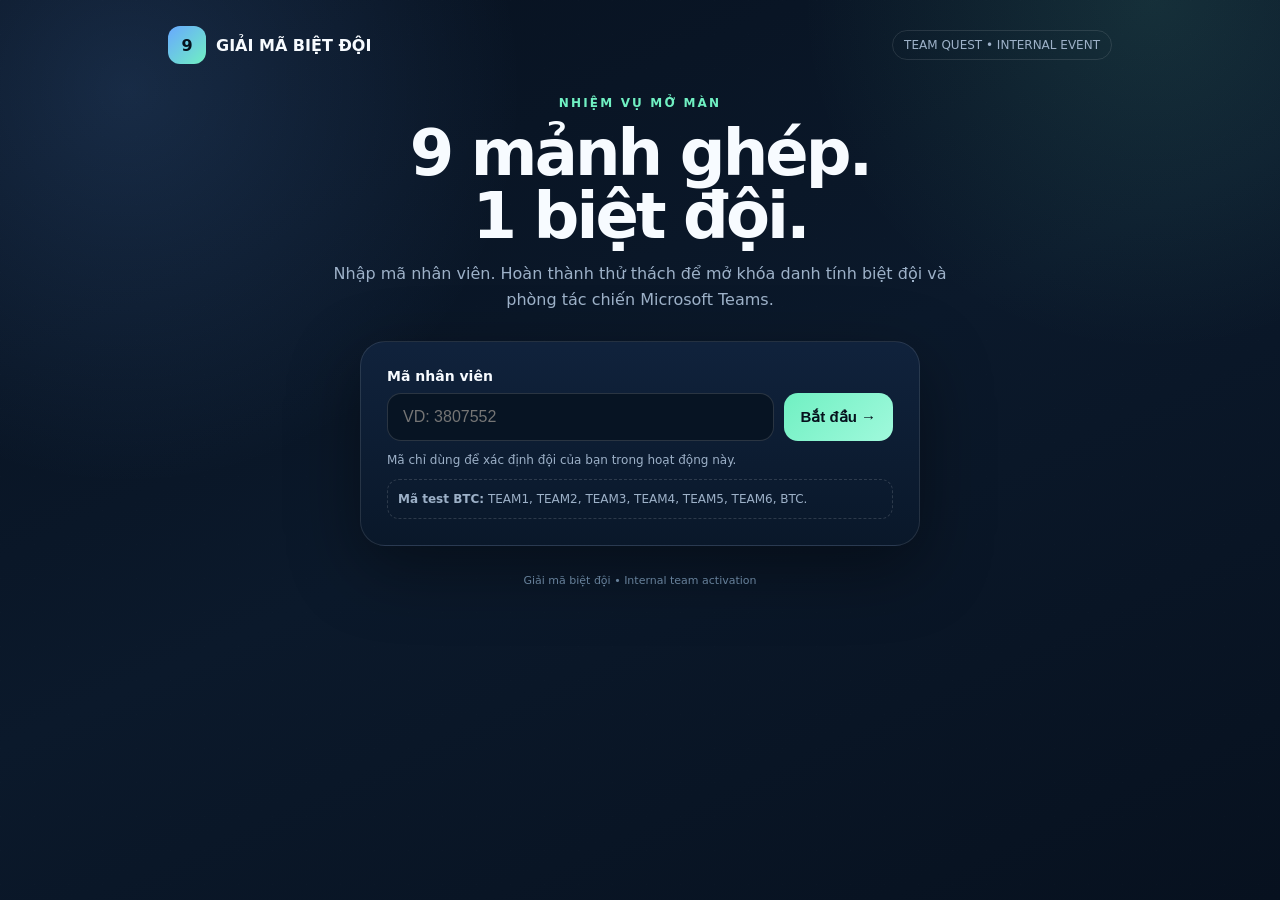
==== game-site/index-v2.html @ a1b16c3b "feat: add production employee mapping for team game" ====
<!doctype html><html lang="vi"><head><meta charset="utf-8"><meta name="viewport" content="width=device-width,initial-scale=1,viewport-fit=cover"><meta name="theme-color" content="#07111f"><title>Giải mã biệt đội</title><style>:root{--bg:#07111f;--p:#10223a;--t:#f7fbff;--m:#9db1c8;--a:#70f0c2;--b:#68a8ff;--l:#ffffff1c}*{box-sizing:border-box}body{margin:0;min-height:100vh;color:var(--t);font-family:Inter,system-ui,-apple-system,"Segoe UI",sans-serif;background:radial-gradient(circle at 10% 10%,#68a8ff2a,transparent 28%),radial-gradient(circle at 90% 0,#70f0c21d,transparent 24%),linear-gradient(155deg,#07111f,#0b192b 50%,#07111f)}body:before{content:"";position:fixed;inset:0;pointer-events:none;opacity:.15;background-image:linear-gradient(#ffffff0b 1px,transparent 1px),linear-gradient(90deg,#ffffff0b 1px,transparent 1px);background-size:34px 34px}.w{width:min(100%,980px);margin:auto;padding:26px 18px 60px;position:relative}.top{display:flex;justify-content:space-between;align-items:center}.brand{display:flex;align-items:center;gap:10px;font-weight:900}.mark{width:38px;height:38px;border-radius:12px;display:grid;place-items:center;background:linear-gradient(135deg,var(--b),var(--a));color:#06111d}.tag{font-size:12px;color:var(--m);border:1px solid var(--l);border-radius:999px;padding:7px 11px}.hero{text-align:center;max-width:740px;margin:32px auto 24px}.eye{color:var(--a);font-size:12px;font-weight:900;letter-spacing:.18em}.hero h1{font-size:clamp(34px,7vw,64px);line-height:.98;letter-spacing:-.045em;margin:12px 0 14px}.hero p{max-width:620px;margin:auto;color:var(--m);line-height:1.6}.card{background:linear-gradient(180deg,#11233df2,#0a182af2);border:1px solid var(--l);border-radius:25px;box-shadow:0 22px 70px #0006}.login{max-width:560px;margin:28px auto;padding:26px}label{font-weight:800;font-size:14px;display:block;margin-bottom:9px}.row{display:flex;gap:10px}input{min-width:0;flex:1;border:1px solid #ffffff24;background:#071423;color:white;border-radius:14px;padding:14px 15px;font-size:16px;outline:none;text-transform:uppercase}input:focus{border-color:#70f0c299;box-shadow:0 0 0 4px #70f0c216}button,.btn{border:0;border-radius:14px;padding:13px 17px;font-weight:900;font-size:15px;cursor:pointer;text-decoration:none;display:inline-flex;justify-content:center;align-items:center}.pri{background:linear-gradient(135deg,var(--a),#a0f9dc);color:#06111d}.sec{background:#ffffff0d;color:white;border:1px solid var(--l)}.err{display:none;color:#ffc0ca;font-size:13px;margin-top:10px}.hint,.test{font-size:12px;color:var(--m);line-height:1.5;margin-top:10px}.test{border:1px dashed #ffffff24;border-radius:12px;padding:10px}.screen{display:none}.screen.on{display:block}.grid{display:grid;grid-template-columns:minmax(0,1.15fr) minmax(280px,.85fr);gap:20px;align-items:start}.game,.side{padding:20px}.side{position:sticky;top:18px}.ttl{display:flex;justify-content:space-between;align-items:center;margin-bottom:14px}.ttl h2{margin:0;font-size:20px}.moves{font-size:13px;color:var(--m)}.puzzle{width:min(100%,520px);aspect-ratio:1;margin:auto;display:grid;grid-template-columns:repeat(3,1fr);gap:6px;padding:6px;background:#06101c;border-radius:22px;border:1px solid #ffffff14;user-select:none;touch-action:manipulation}.tile{position:relative;border:1px solid #ffffff22;border-radius:13px;overflow:hidden;cursor:pointer;transition:.14s;background-image:radial-gradient(circle at 75% 18%,#70f0c2 0 8%,transparent 9%),radial-gradient(circle at 22% 74%,#68a8ff 0 11%,transparent 12%),linear-gradient(135deg,transparent 0 33%,#ffffff1d 34% 36%,transparent 37% 63%,#ffffff16 64% 66%,transparent 67%),linear-gradient(145deg,#17395b,#0b1d32 56%,#15334e);background-size:300% 300%}.tile:after{content:attr(data-n);position:absolute;right:7px;bottom:7px;width:24px;height:24px;border-radius:8px;background:#040c16b8;border:1px solid #ffffff26;display:grid;place-items:center;font-size:11px;font-weight:900;color:#ffffffb7}.tile.sel{transform:scale(.95);border-color:var(--a);box-shadow:0 0 0 3px #70f0c224}.tile.done{animation:pop .45s ease both}@keyframes pop{50%{transform:scale(1.04);filter:brightness(1.25)}}.step{display:flex;gap:11px;padding:13px 0;border-bottom:1px solid var(--l)}.step:last-child{border-bottom:0}.n{width:28px;height:28px;flex:0 0 28px;border-radius:9px;display:grid;place-items:center;background:#68a8ff1c;color:#c2dafe;font-weight:900}.step b{font-size:14px}.step p{margin:4px 0 0;color:var(--m);font-size:13px;line-height:1.45}.reset{width:100%;margin-top:15px}.unlock{display:none;position:fixed;inset:0;z-index:10;place-items:center;background:#030911c7;backdrop-filter:blur(10px)}.unlock.show{display:grid}.ub{text-align:center;animation:u .8s cubic-bezier(.16,1,.3,1)}.ico{width:92px;height:92px;border-radius:28px;margin:auto auto 18px;display:grid;place-items:center;font-size:42px;background:linear-gradient(135deg,var(--b),var(--a));box-shadow:0 0 70px #70f0c23d}.ub h2{font-size:clamp(42px,11vw,88px);margin:0;letter-spacing:.04em;background:linear-gradient(90deg,#fff,var(--a));-webkit-background-clip:text;color:transparent}.ub p{color:#cad9e8;font-weight:800;letter-spacing:.08em}@keyframes u{0%{opacity:0;transform:scale(.72) rotate(-3deg)}55%{opacity:1;transform:scale(1.06)}100%{transform:scale(1)}}.result{max-width:720px;margin:22px auto;padding:24px}.k{color:var(--m);font-size:12px;font-weight:900;letter-spacing:.15em}.team{font-size:clamp(35px,8vw,62px);letter-spacing:-.04em;margin:4px 0}.welcome{color:var(--m)}.join{width:100%;padding:15px;margin:8px 0 16px}.infos{display:grid;grid-template-columns:1fr 1fr;gap:10px}.info{border:1px solid var(--l);border-radius:16px;padding:14px;background:#ffffff08}.info span{display:block;color:var(--m);font-size:11px;letter-spacing:.08em;margin-bottom:6px}.mission{margin-top:16px;border:1px solid #70f0c238;background:linear-gradient(135deg,#70f0c214,#68a8ff10);border-radius:18px;padding:18px}.mission h3{font-size:15px;margin:0 0 9px}.mission ul{margin:0;padding-left:20px;line-height:1.8}.foot{text-align:center;color:#66809a;font-size:11px;margin-top:28px}@media(max-width:760px){.w{padding:18px 13px 38px}.tag{display:none}.hero{margin-top:22px}.row{flex-direction:column}.row button{width:100%}.grid{grid-template-columns:1fr}.side{position:static}.infos{grid-template-columns:1fr}}</style></head><body><div class="w"><div class="top"><div class="brand"><div class="mark">9</div>GIẢI MÃ BIỆT ĐỘI</div><div class="tag">TEAM QUEST • INTERNAL EVENT</div></div><section id="login" class="screen on"><div class="hero"><div class="eye">NHIỆM VỤ MỞ MÀN</div><h1>9 mảnh ghép.<br>1 biệt đội.</h1><p>Nhập mã nhân viên. Hoàn thành thử thách để mở khóa danh tính biệt đội và phòng tác chiến Microsoft Teams.</p></div><div class="card login"><label>Mã nhân viên</label><div class="row"><input id="emp" autocomplete="off" placeholder="VD: 3807552"><button id="start" class="pri">Bắt đầu →</button></div><div id="err" class="err">Không tìm thấy mã nhân viên này trong danh sách chia đội.</div><div class="hint">Mã chỉ dùng để xác định đội của bạn trong hoạt động này.</div><div class="test"><b>Mã test BTC:</b> TEAM1, TEAM2, TEAM3, TEAM4, TEAM5, TEAM6, BTC.</div></div></section><section id="game" class="screen"><div class="hero"><div class="eye">THỬ THÁCH 01</div><h1 style="font-size:clamp(30px,6vw,52px)">Khôi phục mật mã</h1><p>Chạm 2 mảnh để đổi chỗ. Trên máy tính có thể kéo-thả.</p></div><div class="grid"><div class="card game"><div class="ttl"><h2>Puzzle 3×3</h2><span class="moves"><span id="moves">0</span> lượt</span></div><div id="puzzle" class="puzzle"></div></div><aside class="card side"><div class="ttl"><h2>Cách chơi</h2></div><div class="step"><div class="n">1</div><div><b>Quan sát</b><p>Mỗi mảnh là một phần của cùng một mật mã.</p></div></div><div class="step"><div class="n">2</div><div><b>Đổi vị trí</b><p>Chạm mảnh thứ nhất rồi mảnh thứ hai để hoán đổi.</p></div></div><div class="step"><div class="n">3</div><div><b>Mở khóa</b><p>Đủ 9 mảnh đúng chỗ, biệt đội của bạn sẽ xuất hiện.</p></div></div><button id="reset" class="sec reset">↻ Xáo lại từ đầu</button></aside></div></section><section id="result" class="screen"><div class="hero"><div class="eye">MẬT MÃ ĐÃ MỞ</div><h1 style="font-size:clamp(28px,6vw,48px)">Bạn đã tìm thấy biệt đội của mình</h1></div><div class="card result"><div class="k">PHÂN ĐỘI CỦA BẠN</div><div id="team" class="team">ĐỘI 1</div><p id="welcome" class="welcome">Sẵn sàng hội quân.</p><a id="join" class="btn pri join" target="_blank" rel="noopener">Mở Microsoft Teams ↗</a><div class="infos"><div class="info"><span>MEETING ID</span><strong id="mid">—</strong></div><div class="info"><span>PASSCODE</span><strong id="pass">—</strong></div></div><div class="mission"><h3>NHIỆM VỤ TIẾP THEO</h3><ul><li>Bầu đội trưởng</li><li>Đặt <b>Tên đội</b> và <b>Slogan</b></li><li>Gửi kết quả về cho BTC</li></ul></div></div></section><div class="foot">Giải mã biệt đội • Internal team activation</div></div><div id="unlock" class="unlock"><div class="ub"><div class="ico">🔓</div><h2>UNLOCKED</h2><p>BIỆT ĐỘI ĐÃ ĐƯỢC GIẢI MÃ</p></div></div><script>const teams={"1":{name:"ĐỘI 1",url:"https://teams.microsoft.com/meet/417935907333215?p=GC2R3RKN0UZ8s5LALm",meeting:"417 935 907 333 215",pass:"Y5Wx2Wp9"},"2":{name:"ĐỘI 2",url:"https://teams.microsoft.com/meet/427741800392899?p=yjivBL5SQCX8uCRC9D",meeting:"427 741 800 392 899",pass:"3vv3im2T"},"3":{name:"ĐỘI 3",url:"https://teams.microsoft.com/meet/410374444805393?p=PFtmEeWenZeKu3SJ7f",meeting:"410 374 444 805 393",pass:"Vc7KF6eQ"},"4":{name:"ĐỘI 4",url:"https://teams.microsoft.com/meet/458567746382721?p=IzN90xEjBzUDDLGa5m",meeting:"458 567 746 382 721",pass:"Qe9dF6wz"},"5":{name:"ĐỘI 5",url:"https://teams.microsoft.com/meet/46439156622605?p=YytVq6uiZd8iYKQrJF",meeting:"464 391 566 226 05",pass:"46rT95db"},"6":{name:"ĐỘI 6",url:"https://teams.microsoft.com/meet/496884988670863?p=HjPrq1WckWdk245Tbb",meeting:"496 884 988 670 863",pass:"YA7oY2N7"},"BTC":{name:"BGK / BTC",url:"https://teams.microsoft.com/meet/482390553672042?p=JEM4BHDnI9vpQareva",meeting:"482 390 553 672 042",pass:"h4sz9Tc7"}};const employeeMap={"3799059":"BTC","3807233":"BTC","3807552":"1","4028062":"1","3817790":"1","3999900":"2","3734235":"1","3846568":"1","3951934":"2","3940857":"6","3778910":"1","3937856":"2","3914184":"3","3930297":"4","4039371":"5","3884940":"3","3809288":"2","4036087":"BTC","3562260":"1","3922726":"1","3966530":"6","3836148":"1","3877800":"3","4112170":"4","3735531":"BTC","3850124":"1","4112168":"1","317931":"BTC","3742845":"BTC","3803548":"2","4075067":"BTC","4088763":"1","3688586":"2","4017640":"4","4003344":"3","4033181":"4","3601830":"6","3803553":"2","3715258":"6","3672688":"1","3836325":"1","3908727":"2","3914183":"3","3937857":"4","4033182":"4","3816572":"1","3825123":"2","3820683":"3","3826024":"3","3846567":"4","3893795":"5","3899073":"5","3911278":"1","3914196":"6","3921223":"6","3937858":"6","4023666":"6","3987549":"4","4033180":"6","4084952":"6","3937855":"3","3809273":"1","3812560":"1","3873569":"3","3908720":"4","3922725":"5","3939047":"5","3940305":"2","3977477":"6","3940290":"4","3660235":"2","3844808":"1","3894258":"4","3919604":"1","4129892":"3","3816570":"6","3833518":"3","3882326":"1","3977326":"5","3940324":"5","4039376":"1","4084954":"2","3624170":"2","3808484":"3","3815664":"3","3908726":"4","3583475":"2","3829431":"4","3919603":"1","3922727":"5","3951970":"3","3977472":"4","3987702":"6","3999882":"6","4049718":"5","4007125":"4","3818969":"4","3828477":"1","3836102":"4","3809272":"3","3978216":"4","3910852":"4","4039375":"5","4139018":"6","3836113":"1","3978222":"5","4039374":"3","3674730":"BTC","3682977":"4","3787574":"6","3658424":"3","3786601":"2","3732082":"4","3570564":"3","3714649":"4","3950343":"5","3940823":"3","3574802":"3","3822739":"4","3647179":"4","3908724":"3","3937019":"4","3937859":"5","4011175":"2","4015461":"1","4020395":"2","4016353":"2","3827263":"3","3506673":"1","3547721":"2","3825093":"4","3859074":"5","3830174":"3","3857513":"3","3860820":"4","3865032":"1","3865063":"1","3873570":"4","3914185":"6","3937853":"6","3937861":"5","3951321":"5","4015458":"2","4073467":"2","4039373":"2","3806176":"3","3810602":"4","3825129":"5","3808088":"1","3809961":"3","3810601":"4","3814408":"4","3815668":"5","3865830":"5","3908735":"2","4039370":"1","4084950":"3","4039372":"1","3515398":"4","3659864":"5","4112169":"5","3818974":"3","3937034":"2","4057528":"6","3754509":"1","3798118":"3","3821706":"3","3841190":"4","3882323":"4","3895610":"6","3920182":"6","3922730":"1","3937854":"5","3992773":"5","4027986":"2","4002467":"5","4002479":"2","4129891":"6","3814845":"5","3922728":"5","3675217":"5","3902552":"2","4002245":"5","4129889":"5","4129890":"3","3747468":"6","3685491":"3","3817786":"4","3835067":"4","3919314":"5","3992766":"2","3938351":"6","3806044":"1","3826614":"6","3501068":"6","3808483":"3","3820332":"6","3825091":"6","3827264":"6","3895765":"6","3908734":"5","3937860":"2","3937862":"2","4016365":"1","4016366":"2","3808097":"5","3660003":"5","3951969":"6","3629083":"5","4023614":"3","4139019":"2","3977710":"2","4023638":"6","4023665":"2","3908721":"3","4028065":"5","4180356":"2","3664782":"6","3775015":"BTC","4211170":"3","4211171":"5","4211172":"6","4211173":"6","4211174":"6","3836115":"2","TEAM1":"1","TEAM2":"2","TEAM3":"3","TEAM4":"4","TEAM5":"5","TEAM6":"6","BTC":"BTC"};const init=[8,2,6,1,5,4,7,0,3];let order=[...init],sel=null,current=null,m=0,drag=null;const $=s=>document.querySelector(s),norm=v=>String(v||'').trim().toUpperCase().replace(/\s+/g,'');function screen(id){document.querySelectorAll('.screen').forEach(x=>x.classList.remove('on'));$(id).classList.add('on');scrollTo({top:0,behavior:'smooth'})}function start(){const t=employeeMap[norm($('#emp').value)];if(!t){$('#err').style.display='block';return}$('#err').style.display='none';current=t;reset();screen('#game')}function render(){const p=$('#puzzle');p.innerHTML='';order.forEach((piece,pos)=>{const r=Math.floor(piece/3),c=piece%3,e=document.createElement('button');e.className='tile'+(sel===pos?' sel':'');e.type='button';e.draggable=true;e.dataset.n=piece+1;e.style.backgroundPosition=`${c*50}% ${r*50}%`;e.onclick=()=>tap(pos);e.ondragstart=()=>drag=pos;e.ondragover=x=>x.preventDefault();e.ondrop=x=>{x.preventDefault();if(drag!==null&&drag!==pos)swap(drag,pos);drag=null};p.appendChild(e)});$('#moves').textContent=m}function tap(pos){if(sel===null){sel=pos;render();return}if(sel===pos){sel=null;render();return}swap(sel,pos);sel=null}function swap(a,b){[order[a],order[b]]=[order[b],order[a]];m++;render();if(order.every((v,i)=>v===i))solved()}function reset(){order=[...init];sel=null;m=0;render()}function solved(){document.querySelectorAll('.tile').forEach((e,i)=>setTimeout(()=>e.classList.add('done'),i*45));setTimeout(()=>{$('#unlock').classList.add('show');setTimeout(()=>{$('#unlock').classList.remove('show');reveal()},1550)},500)}function reveal(){const t=teams[current];$('#team').textContent=t.name;$('#mid').textContent=t.meeting;$('#pass').textContent=t.pass;$('#join').href=t.url;$('#welcome').textContent=current==='BTC'?'Kênh dành cho BGK / Ban Tổ chức.':'Biệt đội đã mở khóa. Vào Teams để hội quân cùng đồng đội.';screen('#result')}$('#start').onclick=start;$('#emp').onkeydown=e=>{if(e.key==='Enter')start()};$('#emp').oninput=()=>$('#err').style.display='none';$('#reset').onclick=reset;render();</script></body></html>
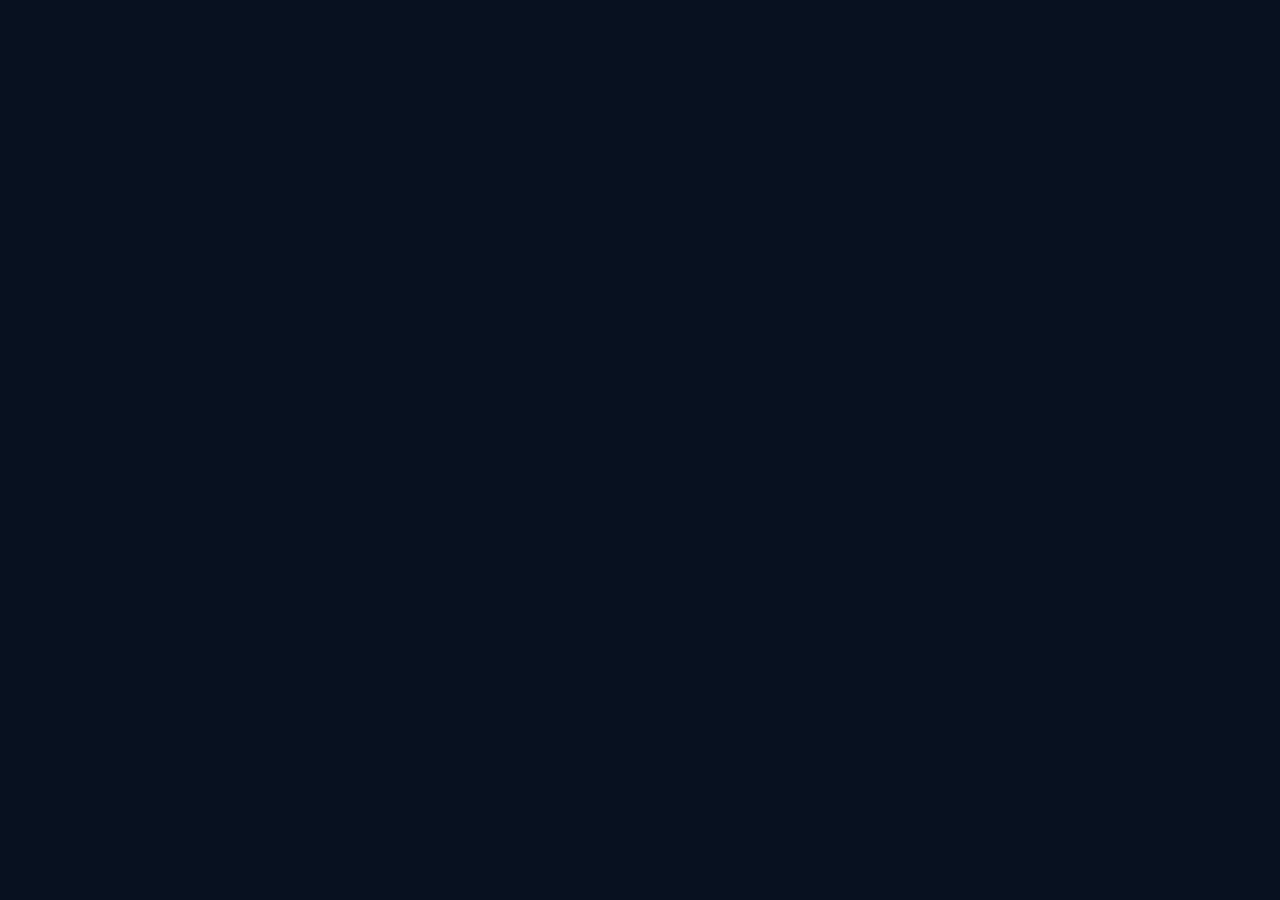
==== commit 3ce6eee7: "feat: use VinRobotics logo, fix button font, add puzzle progress" ====
--- a/game-site/index-v2.html
+++ b/game-site/index-v2.html
@@ -1 +1,19 @@
-<!doctype html><html lang="vi"><head><meta charset="utf-8"><meta name="viewport" content="width=device-width,initial-scale=1,viewport-fit=cover"><meta name="theme-color" content="#07111f"><title>Giải mã biệt đội</title><style>:root{--bg:#07111f;--p:#10223a;--t:#f7fbff;--m:#9db1c8;--a:#70f0c2;--b:#68a8ff;--l:#ffffff1c}*{box-sizing:border-box}body{margin:0;min-height:100vh;color:var(--t);font-family:Inter,system-ui,-apple-system,"Segoe UI",sans-serif;background:radial-gradient(circle at 10% 10%,#68a8ff2a,transparent 28%),radial-gradient(circle at 90% 0,#70f0c21d,transparent 24%),linear-gradient(155deg,#07111f,#0b192b 50%,#07111f)}body:before{content:"";position:fixed;inset:0;pointer-events:none;opacity:.15;background-image:linear-gradient(#ffffff0b 1px,transparent 1px),linear-gradient(90deg,#ffffff0b 1px,transparent 1px);background-size:34px 34px}.w{width:min(100%,980px);margin:auto;padding:26px 18px 60px;position:relative}.top{display:flex;justify-content:space-between;align-items:center}.brand{display:flex;align-items:center;gap:10px;font-weight:900}.mark{width:38px;height:38px;border-radius:12px;display:grid;place-items:center;background:linear-gradient(135deg,var(--b),var(--a));color:#06111d}.tag{font-size:12px;color:var(--m);border:1px solid var(--l);border-radius:999px;padding:7px 11px}.hero{text-align:center;max-width:740px;margin:32px auto 24px}.eye{color:var(--a);font-size:12px;font-weight:900;letter-spacing:.18em}.hero h1{font-size:clamp(34px,7vw,64px);line-height:.98;letter-spacing:-.045em;margin:12px 0 14px}.hero p{max-width:620px;margin:auto;color:var(--m);line-height:1.6}.card{background:linear-gradient(180deg,#11233df2,#0a182af2);border:1px solid var(--l);border-radius:25px;box-shadow:0 22px 70px #0006}.login{max-width:560px;margin:28px auto;padding:26px}label{font-weight:800;font-size:14px;display:block;margin-bottom:9px}.row{display:flex;gap:10px}input{min-width:0;flex:1;border:1px solid #ffffff24;background:#071423;color:white;border-radius:14px;padding:14px 15px;font-size:16px;outline:none;text-transform:uppercase}input:focus{border-color:#70f0c299;box-shadow:0 0 0 4px #70f0c216}button,.btn{border:0;border-radius:14px;padding:13px 17px;font-weight:900;font-size:15px;cursor:pointer;text-decoration:none;display:inline-flex;justify-content:center;align-items:center}.pri{background:linear-gradient(135deg,var(--a),#a0f9dc);color:#06111d}.sec{background:#ffffff0d;color:white;border:1px solid var(--l)}.err{display:none;color:#ffc0ca;font-size:13px;margin-top:10px}.hint,.test{font-size:12px;color:var(--m);line-height:1.5;margin-top:10px}.test{border:1px dashed #ffffff24;border-radius:12px;padding:10px}.screen{display:none}.screen.on{display:block}.grid{display:grid;grid-template-columns:minmax(0,1.15fr) minmax(280px,.85fr);gap:20px;align-items:start}.game,.side{padding:20px}.side{position:sticky;top:18px}.ttl{display:flex;justify-content:space-between;align-items:center;margin-bottom:14px}.ttl h2{margin:0;font-size:20px}.moves{font-size:13px;color:var(--m)}.puzzle{width:min(100%,520px);aspect-ratio:1;margin:auto;display:grid;grid-template-columns:repeat(3,1fr);gap:6px;padding:6px;background:#06101c;border-radius:22px;border:1px solid #ffffff14;user-select:none;touch-action:manipulation}.tile{position:relative;border:1px solid #ffffff22;border-radius:13px;overflow:hidden;cursor:pointer;transition:.14s;background-image:radial-gradient(circle at 75% 18%,#70f0c2 0 8%,transparent 9%),radial-gradient(circle at 22% 74%,#68a8ff 0 11%,transparent 12%),linear-gradient(135deg,transparent 0 33%,#ffffff1d 34% 36%,transparent 37% 63%,#ffffff16 64% 66%,transparent 67%),linear-gradient(145deg,#17395b,#0b1d32 56%,#15334e);background-size:300% 300%}.tile:after{content:attr(data-n);position:absolute;right:7px;bottom:7px;width:24px;height:24px;border-radius:8px;background:#040c16b8;border:1px solid #ffffff26;display:grid;place-items:center;font-size:11px;font-weight:900;color:#ffffffb7}.tile.sel{transform:scale(.95);border-color:var(--a);box-shadow:0 0 0 3px #70f0c224}.tile.done{animation:pop .45s ease both}@keyframes pop{50%{transform:scale(1.04);filter:brightness(1.25)}}.step{display:flex;gap:11px;padding:13px 0;border-bottom:1px solid var(--l)}.step:last-child{border-bottom:0}.n{width:28px;height:28px;flex:0 0 28px;border-radius:9px;display:grid;place-items:center;background:#68a8ff1c;color:#c2dafe;font-weight:900}.step b{font-size:14px}.step p{margin:4px 0 0;color:var(--m);font-size:13px;line-height:1.45}.reset{width:100%;margin-top:15px}.unlock{display:none;position:fixed;inset:0;z-index:10;place-items:center;background:#030911c7;backdrop-filter:blur(10px)}.unlock.show{display:grid}.ub{text-align:center;animation:u .8s cubic-bezier(.16,1,.3,1)}.ico{width:92px;height:92px;border-radius:28px;margin:auto auto 18px;display:grid;place-items:center;font-size:42px;background:linear-gradient(135deg,var(--b),var(--a));box-shadow:0 0 70px #70f0c23d}.ub h2{font-size:clamp(42px,11vw,88px);margin:0;letter-spacing:.04em;background:linear-gradient(90deg,#fff,var(--a));-webkit-background-clip:text;color:transparent}.ub p{color:#cad9e8;font-weight:800;letter-spacing:.08em}@keyframes u{0%{opacity:0;transform:scale(.72) rotate(-3deg)}55%{opacity:1;transform:scale(1.06)}100%{transform:scale(1)}}.result{max-width:720px;margin:22px auto;padding:24px}.k{color:var(--m);font-size:12px;font-weight:900;letter-spacing:.15em}.team{font-size:clamp(35px,8vw,62px);letter-spacing:-.04em;margin:4px 0}.welcome{color:var(--m)}.join{width:100%;padding:15px;margin:8px 0 16px}.infos{display:grid;grid-template-columns:1fr 1fr;gap:10px}.info{border:1px solid var(--l);border-radius:16px;padding:14px;background:#ffffff08}.info span{display:block;color:var(--m);font-size:11px;letter-spacing:.08em;margin-bottom:6px}.mission{margin-top:16px;border:1px solid #70f0c238;background:linear-gradient(135deg,#70f0c214,#68a8ff10);border-radius:18px;padding:18px}.mission h3{font-size:15px;margin:0 0 9px}.mission ul{margin:0;padding-left:20px;line-height:1.8}.foot{text-align:center;color:#66809a;font-size:11px;margin-top:28px}@media(max-width:760px){.w{padding:18px 13px 38px}.tag{display:none}.hero{margin-top:22px}.row{flex-direction:column}.row button{width:100%}.grid{grid-template-columns:1fr}.side{position:static}.infos{grid-template-columns:1fr}}</style></head><body><div class="w"><div class="top"><div class="brand"><div class="mark">9</div>GIẢI MÃ BIỆT ĐỘI</div><div class="tag">TEAM QUEST • INTERNAL EVENT</div></div><section id="login" class="screen on"><div class="hero"><div class="eye">NHIỆM VỤ MỞ MÀN</div><h1>9 mảnh ghép.<br>1 biệt đội.</h1><p>Nhập mã nhân viên. Hoàn thành thử thách để mở khóa danh tính biệt đội và phòng tác chiến Microsoft Teams.</p></div><div class="card login"><label>Mã nhân viên</label><div class="row"><input id="emp" autocomplete="off" placeholder="VD: 3807552"><button id="start" class="pri">Bắt đầu →</button></div><div id="err" class="err">Không tìm thấy mã nhân viên này trong danh sách chia đội.</div><div class="hint">Mã chỉ dùng để xác định đội của bạn trong hoạt động này.</div><div class="test"><b>Mã test BTC:</b> TEAM1, TEAM2, TEAM3, TEAM4, TEAM5, TEAM6, BTC.</div></div></section><section id="game" class="screen"><div class="hero"><div class="eye">THỬ THÁCH 01</div><h1 style="font-size:clamp(30px,6vw,52px)">Khôi phục mật mã</h1><p>Chạm 2 mảnh để đổi chỗ. Trên máy tính có thể kéo-thả.</p></div><div class="grid"><div class="card game"><div class="ttl"><h2>Puzzle 3×3</h2><span class="moves"><span id="moves">0</span> lượt</span></div><div id="puzzle" class="puzzle"></div></div><aside class="card side"><div class="ttl"><h2>Cách chơi</h2></div><div class="step"><div class="n">1</div><div><b>Quan sát</b><p>Mỗi mảnh là một phần của cùng một mật mã.</p></div></div><div class="step"><div class="n">2</div><div><b>Đổi vị trí</b><p>Chạm mảnh thứ nhất rồi mảnh thứ hai để hoán đổi.</p></div></div><div class="step"><div class="n">3</div><div><b>Mở khóa</b><p>Đủ 9 mảnh đúng chỗ, biệt đội của bạn sẽ xuất hiện.</p></div></div><button id="reset" class="sec reset">↻ Xáo lại từ đầu</button></aside></div></section><section id="result" class="screen"><div class="hero"><div class="eye">MẬT MÃ ĐÃ MỞ</div><h1 style="font-size:clamp(28px,6vw,48px)">Bạn đã tìm thấy biệt đội của mình</h1></div><div class="card result"><div class="k">PHÂN ĐỘI CỦA BẠN</div><div id="team" class="team">ĐỘI 1</div><p id="welcome" class="welcome">Sẵn sàng hội quân.</p><a id="join" class="btn pri join" target="_blank" rel="noopener">Mở Microsoft Teams ↗</a><div class="infos"><div class="info"><span>MEETING ID</span><strong id="mid">—</strong></div><div class="info"><span>PASSCODE</span><strong id="pass">—</strong></div></div><div class="mission"><h3>NHIỆM VỤ TIẾP THEO</h3><ul><li>Bầu đội trưởng</li><li>Đặt <b>Tên đội</b> và <b>Slogan</b></li><li>Gửi kết quả về cho BTC</li></ul></div></div></section><div class="foot">Giải mã biệt đội • Internal team activation</div></div><div id="unlock" class="unlock"><div class="ub"><div class="ico">🔓</div><h2>UNLOCKED</h2><p>BIỆT ĐỘI ĐÃ ĐƯỢC GIẢI MÃ</p></div></div><script>const teams={"1":{name:"ĐỘI 1",url:"https://teams.microsoft.com/meet/417935907333215?p=GC2R3RKN0UZ8s5LALm",meeting:"417 935 907 333 215",pass:"Y5Wx2Wp9"},"2":{name:"ĐỘI 2",url:"https://teams.microsoft.com/meet/427741800392899?p=yjivBL5SQCX8uCRC9D",meeting:"427 741 800 392 899",pass:"3vv3im2T"},"3":{name:"ĐỘI 3",url:"https://teams.microsoft.com/meet/410374444805393?p=PFtmEeWenZeKu3SJ7f",meeting:"410 374 444 805 393",pass:"Vc7KF6eQ"},"4":{name:"ĐỘI 4",url:"https://teams.microsoft.com/meet/458567746382721?p=IzN90xEjBzUDDLGa5m",meeting:"458 567 746 382 721",pass:"Qe9dF6wz"},"5":{name:"ĐỘI 5",url:"https://teams.microsoft.com/meet/46439156622605?p=YytVq6uiZd8iYKQrJF",meeting:"464 391 566 226 05",pass:"46rT95db"},"6":{name:"ĐỘI 6",url:"https://teams.microsoft.com/meet/496884988670863?p=HjPrq1WckWdk245Tbb",meeting:"496 884 988 670 863",pass:"YA7oY2N7"},"BTC":{name:"BGK / BTC",url:"https://teams.microsoft.com/meet/482390553672042?p=JEM4BHDnI9vpQareva",meeting:"482 390 553 672 042",pass:"h4sz9Tc7"}};const employeeMap={"3799059":"BTC","3807233":"BTC","3807552":"1","4028062":"1","3817790":"1","3999900":"2","3734235":"1","3846568":"1","3951934":"2","3940857":"6","3778910":"1","3937856":"2","3914184":"3","3930297":"4","4039371":"5","3884940":"3","3809288":"2","4036087":"BTC","3562260":"1","3922726":"1","3966530":"6","3836148":"1","3877800":"3","4112170":"4","3735531":"BTC","3850124":"1","4112168":"1","317931":"BTC","3742845":"BTC","3803548":"2","4075067":"BTC","4088763":"1","3688586":"2","4017640":"4","4003344":"3","4033181":"4","3601830":"6","3803553":"2","3715258":"6","3672688":"1","3836325":"1","3908727":"2","3914183":"3","3937857":"4","4033182":"4","3816572":"1","3825123":"2","3820683":"3","3826024":"3","3846567":"4","3893795":"5","3899073":"5","3911278":"1","3914196":"6","3921223":"6","3937858":"6","4023666":"6","3987549":"4","4033180":"6","4084952":"6","3937855":"3","3809273":"1","3812560":"1","3873569":"3","3908720":"4","3922725":"5","3939047":"5","3940305":"2","3977477":"6","3940290":"4","3660235":"2","3844808":"1","3894258":"4","3919604":"1","4129892":"3","3816570":"6","3833518":"3","3882326":"1","3977326":"5","3940324":"5","4039376":"1","4084954":"2","3624170":"2","3808484":"3","3815664":"3","3908726":"4","3583475":"2","3829431":"4","3919603":"1","3922727":"5","3951970":"3","3977472":"4","3987702":"6","3999882":"6","4049718":"5","4007125":"4","3818969":"4","3828477":"1","3836102":"4","3809272":"3","3978216":"4","3910852":"4","4039375":"5","4139018":"6","3836113":"1","3978222":"5","4039374":"3","3674730":"BTC","3682977":"4","3787574":"6","3658424":"3","3786601":"2","3732082":"4","3570564":"3","3714649":"4","3950343":"5","3940823":"3","3574802":"3","3822739":"4","3647179":"4","3908724":"3","3937019":"4","3937859":"5","4011175":"2","4015461":"1","4020395":"2","4016353":"2","3827263":"3","3506673":"1","3547721":"2","3825093":"4","3859074":"5","3830174":"3","3857513":"3","3860820":"4","3865032":"1","3865063":"1","3873570":"4","3914185":"6","3937853":"6","3937861":"5","3951321":"5","4015458":"2","4073467":"2","4039373":"2","3806176":"3","3810602":"4","3825129":"5","3808088":"1","3809961":"3","3810601":"4","3814408":"4","3815668":"5","3865830":"5","3908735":"2","4039370":"1","4084950":"3","4039372":"1","3515398":"4","3659864":"5","4112169":"5","3818974":"3","3937034":"2","4057528":"6","3754509":"1","3798118":"3","3821706":"3","3841190":"4","3882323":"4","3895610":"6","3920182":"6","3922730":"1","3937854":"5","3992773":"5","4027986":"2","4002467":"5","4002479":"2","4129891":"6","3814845":"5","3922728":"5","3675217":"5","3902552":"2","4002245":"5","4129889":"5","4129890":"3","3747468":"6","3685491":"3","3817786":"4","3835067":"4","3919314":"5","3992766":"2","3938351":"6","3806044":"1","3826614":"6","3501068":"6","3808483":"3","3820332":"6","3825091":"6","3827264":"6","3895765":"6","3908734":"5","3937860":"2","3937862":"2","4016365":"1","4016366":"2","3808097":"5","3660003":"5","3951969":"6","3629083":"5","4023614":"3","4139019":"2","3977710":"2","4023638":"6","4023665":"2","3908721":"3","4028065":"5","4180356":"2","3664782":"6","3775015":"BTC","4211170":"3","4211171":"5","4211172":"6","4211173":"6","4211174":"6","3836115":"2","TEAM1":"1","TEAM2":"2","TEAM3":"3","TEAM4":"4","TEAM5":"5","TEAM6":"6","BTC":"BTC"};const init=[8,2,6,1,5,4,7,0,3];let order=[...init],sel=null,current=null,m=0,drag=null;const $=s=>document.querySelector(s),norm=v=>String(v||'').trim().toUpperCase().replace(/\s+/g,'');function screen(id){document.querySelectorAll('.screen').forEach(x=>x.classList.remove('on'));$(id).classList.add('on');scrollTo({top:0,behavior:'smooth'})}function start(){const t=employeeMap[norm($('#emp').value)];if(!t){$('#err').style.display='block';return}$('#err').style.display='none';current=t;reset();screen('#game')}function render(){const p=$('#puzzle');p.innerHTML='';order.forEach((piece,pos)=>{const r=Math.floor(piece/3),c=piece%3,e=document.createElement('button');e.className='tile'+(sel===pos?' sel':'');e.type='button';e.draggable=true;e.dataset.n=piece+1;e.style.backgroundPosition=`${c*50}% ${r*50}%`;e.onclick=()=>tap(pos);e.ondragstart=()=>drag=pos;e.ondragover=x=>x.preventDefault();e.ondrop=x=>{x.preventDefault();if(drag!==null&&drag!==pos)swap(drag,pos);drag=null};p.appendChild(e)});$('#moves').textContent=m}function tap(pos){if(sel===null){sel=pos;render();return}if(sel===pos){sel=null;render();return}swap(sel,pos);sel=null}function swap(a,b){[order[a],order[b]]=[order[b],order[a]];m++;render();if(order.every((v,i)=>v===i))solved()}function reset(){order=[...init];sel=null;m=0;render()}function solved(){document.querySelectorAll('.tile').forEach((e,i)=>setTimeout(()=>e.classList.add('done'),i*45));setTimeout(()=>{$('#unlock').classList.add('show');setTimeout(()=>{$('#unlock').classList.remove('show');reveal()},1550)},500)}function reveal(){const t=teams[current];$('#team').textContent=t.name;$('#mid').textContent=t.meeting;$('#pass').textContent=t.pass;$('#join').href=t.url;$('#welcome').textContent=current==='BTC'?'Kênh dành cho BGK / Ban Tổ chức.':'Biệt đội đã mở khóa. Vào Teams để hội quân cùng đồng đội.';screen('#result')}$('#start').onclick=start;$('#emp').onkeydown=e=>{if(e.key==='Enter')start()};$('#emp').oninput=()=>$('#err').style.display='none';$('#reset').onclick=reset;render();</script></body></html>+<!doctype html><html lang="vi"><head><meta charset="utf-8"><meta name="viewport" content="width=device-width,initial-scale=1,viewport-fit=cover"><meta name="theme-color" content="#07111f"><title>Giải mã biệt đội</title><style>html,body{margin:0;min-height:100%;background:#07111f}#game{display:block;width:100%;height:100vh;border:0;background:#07111f}</style></head><body><iframe id="game" title="Giải mã biệt đội" src="https://raw.githack.com/dieuanhAAI/style-convert/a1b16c3b74bb4184302b0a84b4122690d4d13541/game-site/index-v2.html"></iframe><script>
+const LOGO='[data-uri]';
+const frame=document.getElementById('game');
+frame.addEventListener('load',()=>{
+  const d=frame.contentDocument,w=frame.contentWindow;
+  if(!d)return;
+  const css=d.createElement('style');
+  css.textContent='button,.btn{font-family:"Segoe UI",Arial,sans-serif!important;font-weight:700!important;letter-spacing:0!important}.tile{background-color:#fff!important;background-image:none!important;background-repeat:no-repeat!important;background-size:300% 300%!important}.tile:after{display:none!important}.vr-progress{width:min(100%,520px);margin:0 auto 14px;padding:13px 14px;border:1px solid #ffffff18;border-radius:16px;background:#091625}.vr-progress-top{display:flex;justify-content:space-between;gap:10px;align-items:center;margin-bottom:9px;font:700 13px/1.3 "Segoe UI",Arial,sans-serif;color:#f7fbff}.vr-progress-top span{font-weight:500;color:#9db1c8}.vr-segs{display:grid;grid-template-columns:repeat(9,1fr);gap:6px}.vr-seg{height:11px;border-radius:999px;background:#ffffff12;border:1px solid #ffffff12;transition:.18s}.vr-seg.on{background:linear-gradient(135deg,#70f0c2,#68a8ff);border-color:transparent;box-shadow:0 0 13px #70f0c233}';
+  d.head.appendChild(css);
+  const puzzle=d.querySelector('#puzzle');if(!puzzle)return;
+  const box=d.createElement('div');box.className='vr-progress';box.innerHTML='<div class="vr-progress-top"><strong>Tiến độ ghép đúng</strong><span id="vrText">0/9 mảnh đúng vị trí</span></div><div class="vr-segs" id="vrSegs"></div>';puzzle.parentNode.insertBefore(box,puzzle);
+  let queued=false;
+  const resize=()=>{try{frame.style.height=Math.max(700,d.documentElement.scrollHeight,d.body.scrollHeight)+'px'}catch(e){}};
+  const paint=()=>{queued=false;const tiles=[...d.querySelectorAll('#puzzle .tile')];let ok=0;tiles.forEach((t,pos)=>{const piece=(Number(t.dataset.n)||1)-1,r=Math.floor(piece/3),c=piece%3;t.style.setProperty('background-image',`url("${LOGO}")`,'important');t.style.setProperty('background-position',`${c*50}% ${r*50}%`,'important');t.style.setProperty('background-size','300% 300%','important');if(piece===pos)ok++;});const text=d.getElementById('vrText'),segs=d.getElementById('vrSegs');if(text)text.textContent=`${ok}/9 mảnh đúng vị trí`;if(segs){segs.innerHTML='';for(let i=0;i<9;i++){const s=d.createElement('div');s.className='vr-seg'+(i<ok?' on':'');segs.appendChild(s);}}resize();};
+  const queue=()=>{if(!queued){queued=true;w.requestAnimationFrame(paint);}};
+  new MutationObserver(queue).observe(puzzle,{childList:true,subtree:true});queue();
+  if(w.ResizeObserver)new w.ResizeObserver(resize).observe(d.body);w.addEventListener('resize',resize);setTimeout(resize,100);setTimeout(resize,700);
+});
+</script></body></html>
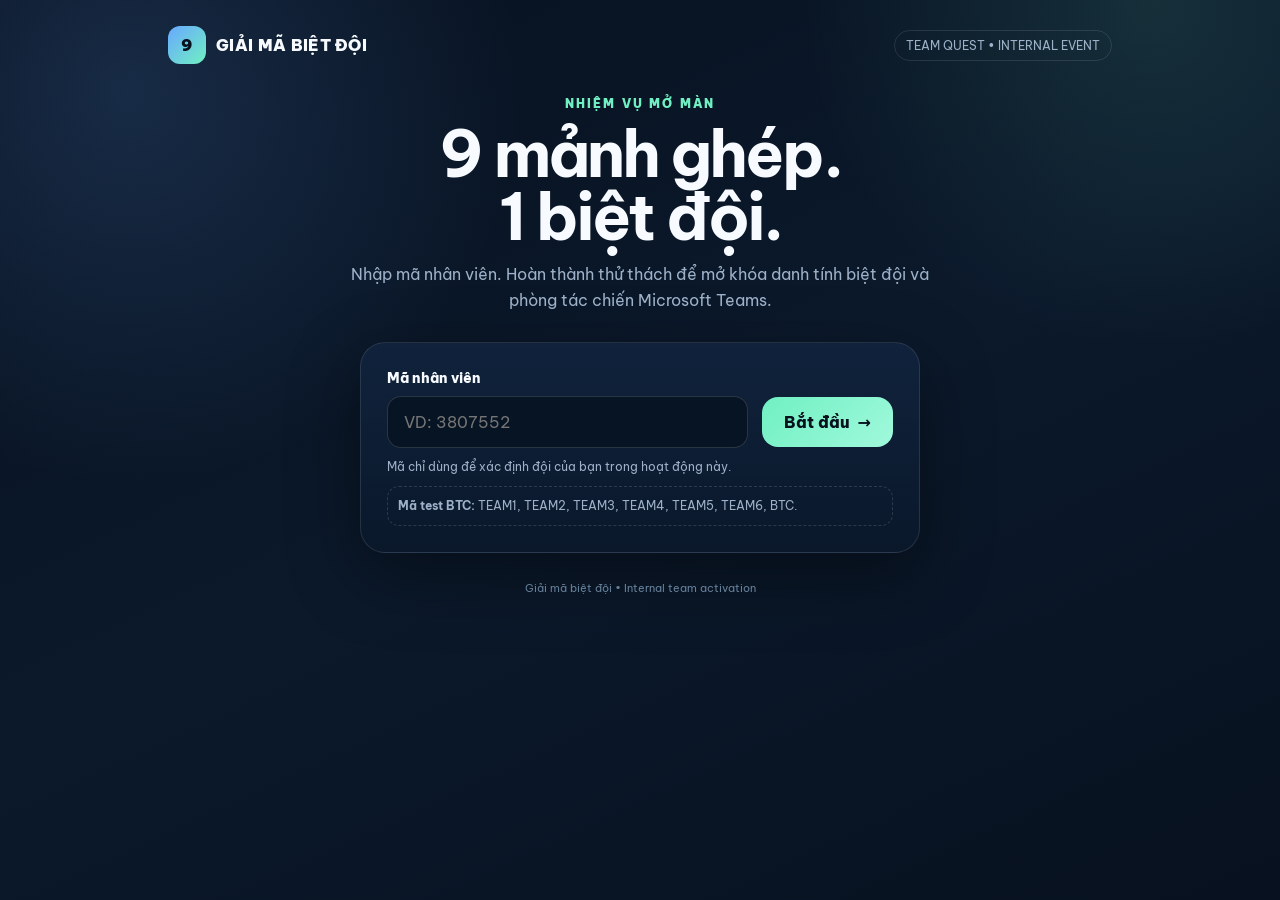
==== commit bb4c47ba: "fix: replace broken puzzle image with self-contained artwork" ====
--- a/game-site/index-v2.html
+++ b/game-site/index-v2.html
@@ -1,19 +1,256 @@
-<!doctype html><html lang="vi"><head><meta charset="utf-8"><meta name="viewport" content="width=device-width,initial-scale=1,viewport-fit=cover"><meta name="theme-color" content="#07111f"><title>Giải mã biệt đội</title><style>html,body{margin:0;min-height:100%;background:#07111f}#game{display:block;width:100%;height:100vh;border:0;background:#07111f}</style></head><body><iframe id="game" title="Giải mã biệt đội" src="https://raw.githack.com/dieuanhAAI/style-convert/a1b16c3b74bb4184302b0a84b4122690d4d13541/game-site/index-v2.html"></iframe><script>
-const LOGO='[data-uri]';
-const frame=document.getElementById('game');
-frame.addEventListener('load',()=>{
-  const d=frame.contentDocument,w=frame.contentWindow;
-  if(!d)return;
-  const css=d.createElement('style');
-  css.textContent='button,.btn{font-family:"Segoe UI",Arial,sans-serif!important;font-weight:700!important;letter-spacing:0!important}.tile{background-color:#fff!important;background-image:none!important;background-repeat:no-repeat!important;background-size:300% 300%!important}.tile:after{display:none!important}.vr-progress{width:min(100%,520px);margin:0 auto 14px;padding:13px 14px;border:1px solid #ffffff18;border-radius:16px;background:#091625}.vr-progress-top{display:flex;justify-content:space-between;gap:10px;align-items:center;margin-bottom:9px;font:700 13px/1.3 "Segoe UI",Arial,sans-serif;color:#f7fbff}.vr-progress-top span{font-weight:500;color:#9db1c8}.vr-segs{display:grid;grid-template-columns:repeat(9,1fr);gap:6px}.vr-seg{height:11px;border-radius:999px;background:#ffffff12;border:1px solid #ffffff12;transition:.18s}.vr-seg.on{background:linear-gradient(135deg,#70f0c2,#68a8ff);border-color:transparent;box-shadow:0 0 13px #70f0c233}';
-  d.head.appendChild(css);
-  const puzzle=d.querySelector('#puzzle');if(!puzzle)return;
-  const box=d.createElement('div');box.className='vr-progress';box.innerHTML='<div class="vr-progress-top"><strong>Tiến độ ghép đúng</strong><span id="vrText">0/9 mảnh đúng vị trí</span></div><div class="vr-segs" id="vrSegs"></div>';puzzle.parentNode.insertBefore(box,puzzle);
-  let queued=false;
-  const resize=()=>{try{frame.style.height=Math.max(700,d.documentElement.scrollHeight,d.body.scrollHeight)+'px'}catch(e){}};
-  const paint=()=>{queued=false;const tiles=[...d.querySelectorAll('#puzzle .tile')];let ok=0;tiles.forEach((t,pos)=>{const piece=(Number(t.dataset.n)||1)-1,r=Math.floor(piece/3),c=piece%3;t.style.setProperty('background-image',`url("${LOGO}")`,'important');t.style.setProperty('background-position',`${c*50}% ${r*50}%`,'important');t.style.setProperty('background-size','300% 300%','important');if(piece===pos)ok++;});const text=d.getElementById('vrText'),segs=d.getElementById('vrSegs');if(text)text.textContent=`${ok}/9 mảnh đúng vị trí`;if(segs){segs.innerHTML='';for(let i=0;i<9;i++){const s=d.createElement('div');s.className='vr-seg'+(i<ok?' on':'');segs.appendChild(s);}}resize();};
-  const queue=()=>{if(!queued){queued=true;w.requestAnimationFrame(paint);}};
-  new MutationObserver(queue).observe(puzzle,{childList:true,subtree:true});queue();
-  if(w.ResizeObserver)new w.ResizeObserver(resize).observe(d.body);w.addEventListener('resize',resize);setTimeout(resize,100);setTimeout(resize,700);
-});
+<!doctype html>
+<html lang='vi'>
+<head>
+<meta charset='utf-8'>
+<meta name='viewport' content='width=device-width,initial-scale=1,viewport-fit=cover'>
+<meta name='theme-color' content='#07111f'>
+<title>Giải mã biệt đội</title>
+<link rel='preconnect' href='https://fonts.googleapis.com'>
+<link rel='preconnect' href='https://fonts.gstatic.com' crossorigin>
+<link href='https://fonts.googleapis.com/css2?family=Be+Vietnam+Pro:wght@400;500;600;700;800;900&display=swap' rel='stylesheet'>
+<style>
+:root{--bg:#07111f;--p:#10223a;--t:#f7fbff;--m:#9db1c8;--a:#70f0c2;--b:#68a8ff;--l:#ffffff1c}*{box-sizing:border-box}html,body{margin:0;padding:0}body{min-height:100vh;color:var(--t);font-family:'Be Vietnam Pro',system-ui,-apple-system,'Segoe UI',Roboto,Arial,sans-serif;background:radial-gradient(circle at 10% 10%,#68a8ff2a,transparent 28%),radial-gradient(circle at 90% 0,#70f0c21d,transparent 24%),linear-gradient(155deg,#07111f,#0b192b 50%,#07111f)}body:before{content:'';position:fixed;inset:0;pointer-events:none;opacity:.15;background-image:linear-gradient(#ffffff0b 1px,transparent 1px),linear-gradient(90deg,#ffffff0b 1px,transparent 1px);background-size:34px 34px}.w{width:min(100%,980px);margin:auto;padding:26px 18px 60px;position:relative}.top{display:flex;justify-content:space-between;align-items:center}.brand{display:flex;align-items:center;gap:10px;font-weight:900;letter-spacing:.02em}.mark{width:38px;height:38px;border-radius:12px;display:grid;place-items:center;background:linear-gradient(135deg,var(--b),var(--a));color:#06111d}.tag{font-size:12px;color:var(--m);border:1px solid var(--l);border-radius:999px;padding:7px 11px}.hero{text-align:center;max-width:740px;margin:32px auto 24px}.eye{color:var(--a);font-size:12px;font-weight:900;letter-spacing:.18em}.hero h1{font-size:clamp(34px,7vw,64px);line-height:.98;letter-spacing:-.045em;margin:12px 0 14px}.hero p{max-width:620px;margin:auto;color:var(--m);line-height:1.6}.card{background:linear-gradient(180deg,#11233df2,#0a182af2);border:1px solid var(--l);border-radius:25px;box-shadow:0 22px 70px #0006}.login{max-width:560px;margin:28px auto;padding:26px}label{font-weight:800;font-size:14px;display:block;margin-bottom:9px}.row{display:flex;gap:14px;align-items:center}input,button,.btn{font-family:inherit}input{min-width:0;flex:1;border:1px solid #ffffff24;background:#071423;color:white;border-radius:14px;padding:15px 16px;font-size:16px;outline:none}input:focus{border-color:#70f0c299;box-shadow:0 0 0 4px #70f0c216}button,.btn{border:0;border-radius:16px;padding:15px 22px;font-weight:800;font-size:16px;cursor:pointer;text-decoration:none;display:inline-flex;justify-content:center;align-items:center;gap:8px}.pri{background:linear-gradient(135deg,var(--a),#a0f9dc);color:#06111d}.sec{background:#ffffff0d;color:white;border:1px solid var(--l)}.err{display:none;color:#ffc0ca;font-size:13px;margin-top:10px}.hint,.test{font-size:12px;color:var(--m);line-height:1.5;margin-top:10px}.test{border:1px dashed #ffffff24;border-radius:12px;padding:10px}.screen{display:none}.screen.on{display:block}.grid{display:grid;grid-template-columns:minmax(0,1.15fr) minmax(280px,.85fr);gap:20px;align-items:start}.game,.side{padding:20px}.side{position:sticky;top:18px}.ttl{display:flex;justify-content:space-between;align-items:center;gap:12px;margin-bottom:14px}.ttl h2{margin:0;font-size:20px}.moves{font-size:13px;color:var(--m);white-space:nowrap}.puzzleWrap{width:min(100%,520px);margin:auto}.progressBox{margin:0 auto 14px;padding:14px;border:1px solid #ffffff14;border-radius:18px;background:#091625}.progressTop{display:flex;justify-content:space-between;align-items:center;gap:10px;margin-bottom:10px}.progressTop strong{font-size:14px}.progressTop span{font-size:13px;color:var(--m)}.segments{display:grid;grid-template-columns:repeat(9,1fr);gap:6px}.seg{height:12px;border-radius:999px;background:#ffffff12;border:1px solid #ffffff12;transition:.2s}.seg.on{background:linear-gradient(135deg,var(--a),var(--b));border-color:transparent;box-shadow:0 0 14px #70f0c233}.puzzle{width:100%;aspect-ratio:1;display:grid;grid-template-columns:repeat(3,1fr);gap:6px;padding:6px;background:#06101c;border-radius:22px;border:1px solid #ffffff14;user-select:none;touch-action:manipulation}.tile{position:relative;border:1px solid #ffffff22;border-radius:13px;overflow:hidden;cursor:pointer;transition:.14s;background-repeat:no-repeat;background-size:300% 300%;box-shadow:inset 0 0 0 1px #00000008}.tile.sel{transform:scale(.97);border-color:var(--a);box-shadow:0 0 0 3px #70f0c224}.tile.done{animation:pop .45s ease both}@keyframes pop{50%{transform:scale(1.03);filter:brightness(1.08)}}.step{display:flex;gap:11px;padding:13px 0;border-bottom:1px solid var(--l)}.step:last-child{border-bottom:0}.n{width:28px;height:28px;flex:0 0 28px;border-radius:9px;display:grid;place-items:center;background:#68a8ff1c;color:#c2dafe;font-weight:900}.step b{font-size:14px}.step p{margin:4px 0 0;color:var(--m);font-size:13px;line-height:1.45}.reset{width:100%;margin-top:15px}.unlock{display:none;position:fixed;inset:0;z-index:10;place-items:center;background:#030911c7;backdrop-filter:blur(10px)}.unlock.show{display:grid}.ub{text-align:center;animation:u .8s cubic-bezier(.16,1,.3,1)}.ico{width:92px;height:92px;border-radius:28px;margin:auto auto 18px;display:grid;place-items:center;font-size:42px;background:linear-gradient(135deg,var(--b),var(--a));box-shadow:0 0 70px #70f0c23d}.ub h2{font-size:clamp(42px,11vw,88px);margin:0;letter-spacing:.04em;background:linear-gradient(90deg,#fff,var(--a));-webkit-background-clip:text;background-clip:text;color:transparent}.ub p{color:#cad9e8;font-weight:800;letter-spacing:.08em}@keyframes u{0%{opacity:0;transform:scale(.72) rotate(-3deg)}55%{opacity:1;transform:scale(1.06)}100%{transform:scale(1)}}.result{max-width:720px;margin:22px auto;padding:24px}.k{color:var(--m);font-size:12px;font-weight:900;letter-spacing:.15em}.team{font-size:clamp(35px,8vw,62px);letter-spacing:-.04em;margin:4px 0}.welcome{color:var(--m)}.join{width:100%;padding:15px;margin:8px 0 16px}.infos{display:grid;grid-template-columns:1fr 1fr;gap:10px}.info{border:1px solid var(--l);border-radius:16px;padding:14px;background:#ffffff08}.info span{display:block;color:var(--m);font-size:11px;letter-spacing:.08em;margin-bottom:6px}.mission{margin-top:16px;border:1px solid #70f0c238;background:linear-gradient(135deg,#70f0c214,#68a8ff10);border-radius:18px;padding:18px}.mission h3{font-size:15px;margin:0 0 9px}.mission ul{margin:0;padding-left:20px;line-height:1.8}.foot{text-align:center;color:#66809a;font-size:11px;margin-top:28px}@media(max-width:760px){.w{padding:18px 13px 38px}.tag{display:none}.hero{margin-top:22px}.row{flex-direction:column}.row button{width:100%}.grid{grid-template-columns:1fr}.side{position:static}.infos{grid-template-columns:1fr}}
+</style>
+</head>
+<body><div class='w'><div class='top'><div class='brand'><div class='mark'>9</div>GIẢI MÃ BIỆT ĐỘI</div><div class='tag'>TEAM QUEST • INTERNAL EVENT</div></div>
+<section id='login' class='screen on'><div class='hero'><div class='eye'>NHIỆM VỤ MỞ MÀN</div><h1>9 mảnh ghép.<br>1 biệt đội.</h1><p>Nhập mã nhân viên. Hoàn thành thử thách để mở khóa danh tính biệt đội và phòng tác chiến Microsoft Teams.</p></div><div class='card login'><label for='emp'>Mã nhân viên</label><div class='row'><input id='emp' autocomplete='off' inputmode='numeric' placeholder='VD: 3807552'><button id='start' class='pri'>Bắt đầu <span aria-hidden='true'>→</span></button></div><div id='err' class='err'>Không tìm thấy mã nhân viên này trong danh sách chia đội.</div><div class='hint'>Mã chỉ dùng để xác định đội của bạn trong hoạt động này.</div><div class='test'><b>Mã test BTC:</b> TEAM1, TEAM2, TEAM3, TEAM4, TEAM5, TEAM6, BTC.</div></div></section>
+<section id='game' class='screen'><div class='hero'><div class='eye'>THỬ THÁCH 01</div><h1 style='font-size:clamp(30px,6vw,52px)'>Khôi phục mật mã</h1><p>Sắp xếp hình ảnh về đúng vị trí. Chạm 2 mảnh để đổi chỗ, hoặc kéo-thả trên máy tính.</p></div><div class='grid'><div class='card game'><div class='ttl'><h2>Puzzle 3×3</h2><span class='moves'><span id='moves'>0</span> lượt</span></div><div class='puzzleWrap'><div class='progressBox'><div class='progressTop'><strong>Tiến độ ghép đúng</strong><span id='progressText'>0/9 mảnh đúng vị trí</span></div><div id='segments' class='segments'></div></div><div id='puzzle' class='puzzle'></div></div></div><aside class='card side'><div class='ttl'><h2>Cách chơi</h2></div><div class='step'><div class='n'>1</div><div><b>Quan sát</b><p>Hình ảnh đã được chia thành 9 mảnh.</p></div></div><div class='step'><div class='n'>2</div><div><b>Đổi vị trí</b><p>Chạm mảnh thứ nhất rồi mảnh thứ hai để hoán đổi.</p></div></div><div class='step'><div class='n'>3</div><div><b>Theo dõi tiến độ</b><p>Mỗi mảnh đúng vị trí sẽ làm sáng thêm 1 ô tiến độ.</p></div></div><div class='step'><div class='n'>4</div><div><b>Mở khóa</b><p>Khi đủ 9/9, hệ thống sẽ mở biệt đội và link Microsoft Teams của bạn.</p></div></div><button id='reset' class='sec reset'>↻ Xáo lại từ đầu</button></aside></div></section>
+<section id='result' class='screen'><div class='hero'><div class='eye'>MẬT MÃ ĐÃ MỞ</div><h1 style='font-size:clamp(28px,6vw,48px)'>Bạn đã tìm thấy biệt đội của mình</h1></div><div class='card result'><div class='k'>PHÂN ĐỘI CỦA BẠN</div><div id='team' class='team'>ĐỘI 1</div><p id='welcome' class='welcome'>Sẵn sàng hội quân.</p><a id='join' class='btn pri join' target='_blank' rel='noopener'>Mở Microsoft Teams ↗</a><div class='infos'><div class='info'><span>MEETING ID</span><strong id='mid'>—</strong></div><div class='info'><span>PASSCODE</span><strong id='pass'>—</strong></div></div><div class='mission'><h3>NHIỆM VỤ TIẾP THEO</h3><ul><li>Bầu đội trưởng</li><li>Đặt <b>Tên đội</b> và <b>Slogan</b></li><li>Gửi kết quả về cho BTC</li></ul></div></div></section><div class='foot'>Giải mã biệt đội • Internal team activation</div></div><div id='unlock' class='unlock'><div class='ub'><div class='ico'>🔓</div><h2>UNLOCKED</h2><p>BIỆT ĐỘI ĐÃ ĐƯỢC GIẢI MÃ</p></div></div>
+<script>
+const teams={'1':{name:'ĐỘI 1',url:'https://teams.microsoft.com/meet/417935907333215?p=GC2R3RKN0UZ8s5LALm',meeting:'417 935 907 333 215',pass:'Y5Wx2Wp9'},'2':{name:'ĐỘI 2',url:'https://teams.microsoft.com/meet/427741800392899?p=yjivBL5SQCX8uCRC9D',meeting:'427 741 800 392 899',pass:'3vv3im2T'},'3':{name:'ĐỘI 3',url:'https://teams.microsoft.com/meet/410374444805393?p=PFtmEeWenZeKu3SJ7f',meeting:'410 374 444 805 393',pass:'Vc7KF6eQ'},'4':{name:'ĐỘI 4',url:'https://teams.microsoft.com/meet/458567746382721?p=IzN90xEjBzUDDLGa5m',meeting:'458 567 746 382 721',pass:'Qe9dF6wz'},'5':{name:'ĐỘI 5',url:'https://teams.microsoft.com/meet/46439156622605?p=YytVq6uiZd8iYKQrJF',meeting:'464 391 566 226 05',pass:'46rT95db'},'6':{name:'ĐỘI 6',url:'https://teams.microsoft.com/meet/496884988670863?p=HjPrq1WckWdk245Tbb',meeting:'496 884 988 670 863',pass:'YA7oY2N7'},'BTC':{name:'BGK / BTC',url:'https://teams.microsoft.com/meet/482390553672042?p=JEM4BHDnI9vpQareva',meeting:'482 390 553 672 042',pass:'h4sz9Tc7'}};
+const employeeData=`3799059|BTC
+3807233|BTC
+3807552|1
+4028062|1
+3817790|1
+3999900|2
+3734235|1
+3846568|1
+3951934|2
+3940857|6
+3778910|1
+3937856|2
+3914184|3
+3930297|4
+4039371|5
+3884940|3
+3809288|2
+4036087|BTC
+3562260|1
+3922726|1
+3966530|6
+3836148|1
+3877800|3
+4112170|4
+3735531|BTC
+3850124|1
+4112168|1
+317931|BTC
+3742845|BTC
+3803548|2
+4075067|BTC
+4088763|1
+3688586|2
+4017640|4
+4003344|3
+4033181|4
+3601830|6
+3803553|2
+3715258|6
+3672688|1
+3836325|1
+3908727|2
+3914183|3
+3937857|4
+4033182|4
+3816572|1
+3825123|2
+3820683|3
+3826024|3
+3846567|4
+3893795|5
+3899073|5
+3911278|1
+3914196|6
+3921223|6
+3937858|6
+4023666|6
+3987549|4
+4033180|6
+4084952|6
+3937855|3
+3809273|1
+3812560|1
+3873569|3
+3908720|4
+3922725|5
+3939047|5
+3940305|2
+3977477|6
+3940290|4
+3660235|2
+3844808|1
+3894258|4
+3919604|1
+4129892|3
+3816570|6
+3833518|3
+3882326|1
+3977326|5
+3940324|5
+4039376|1
+4084954|2
+3624170|2
+3808484|3
+3815664|3
+3908726|4
+3583475|2
+3829431|4
+3919603|1
+3922727|5
+3951970|3
+3977472|4
+3987702|6
+3999882|6
+4049718|5
+4007125|4
+3818969|4
+3828477|1
+3836102|4
+3809272|3
+3978216|4
+3910852|4
+4039375|5
+4139018|6
+3836113|1
+3978222|5
+4039374|3
+3674730|BTC
+3682977|4
+3787574|6
+3658424|3
+3786601|2
+3732082|4
+3570564|3
+3714649|4
+3950343|5
+3940823|3
+3574802|3
+3822739|4
+3647179|4
+3908724|3
+3937019|4
+3937859|5
+4011175|2
+4015461|1
+4020395|2
+4016353|2
+3827263|3
+3506673|1
+3547721|2
+3825093|4
+3859074|5
+3830174|3
+3857513|3
+3860820|4
+3865032|1
+3865063|1
+3873570|4
+3914185|6
+3937853|6
+3937861|5
+3951321|5
+4015458|2
+4073467|2
+4039373|2
+3806176|3
+3810602|4
+3825129|5
+3808088|1
+3809961|3
+3810601|4
+3814408|4
+3815668|5
+3865830|5
+3908735|2
+4039370|1
+4084950|3
+4039372|1
+3515398|4
+3659864|5
+4112169|5
+3818974|3
+3937034|2
+4057528|6
+3754509|1
+3798118|3
+3821706|3
+3841190|4
+3882323|4
+3895610|6
+3920182|6
+3922730|1
+3937854|5
+3992773|5
+4027986|2
+4002467|5
+4002479|2
+4129891|6
+3814845|5
+3922728|5
+3675217|5
+3902552|2
+4002245|5
+4129889|5
+4129890|3
+3747468|6
+3685491|3
+3817786|4
+3835067|4
+3919314|5
+3992766|2
+3938351|6
+3806044|1
+3826614|6
+3501068|6
+3808483|3
+3820332|6
+3825091|6
+3827264|6
+3895765|6
+3908734|5
+3937860|2
+3937862|2
+4016365|1
+4016366|2
+3808097|5
+3660003|5
+3951969|6
+3629083|5
+4023614|3
+4139019|2
+3977710|2
+4023638|6
+4023665|2
+3908721|3
+4028065|5
+4180356|2
+3664782|6
+3775015|BTC
+4211170|3
+4211171|5
+4211172|6
+4211173|6
+4211174|6
+3836115|2
+TEAM1|1
+TEAM2|2
+TEAM3|3
+TEAM4|4
+TEAM5|5
+TEAM6|6
+BTC|BTC`;
+const employeeMap=Object.fromEntries(employeeData.trim().split(/\n+/).map(x=>x.split('|').map(v=>v.trim().toUpperCase())));
+const artSvg=`data:image/svg+xml;charset=utf-8,${encodeURIComponent(`<svg xmlns='http://www.w3.org/2000/svg' viewBox='0 0 600 600'><defs><linearGradient id='g' x1='0' x2='1' y1='0' y2='1'><stop offset='0%' stop-color='#132b45'/><stop offset='100%' stop-color='#091625'/></linearGradient><linearGradient id='g2' x1='0' x2='1' y1='0' y2='1'><stop offset='0%' stop-color='#7cf1c8'/><stop offset='100%' stop-color='#6daeff'/></linearGradient></defs><rect width='600' height='600' rx='40' fill='url(#g)'/><circle cx='115' cy='120' r='70' fill='#6daeff' fill-opacity='.22'/><circle cx='490' cy='110' r='85' fill='#7cf1c8' fill-opacity='.18'/><circle cx='480' cy='470' r='95' fill='#6daeff' fill-opacity='.14'/><path d='M110 350C165 230 265 190 355 205c60 10 115 50 145 112' stroke='url(#g2)' stroke-width='22' fill='none' stroke-linecap='round'/><path d='M135 405h330' stroke='#ffffff' stroke-opacity='.18' stroke-width='8' stroke-linecap='round'/><text x='300' y='305' text-anchor='middle' font-family='Arial,Helvetica,sans-serif' font-size='46' font-weight='700' fill='#ffffff'>GIẢI MÃ</text><text x='300' y='360' text-anchor='middle' font-family='Arial,Helvetica,sans-serif' font-size='44' font-weight='700' fill='#7cf1c8'>BIỆT ĐỘI</text></svg>`)}`;
+const init=[8,2,6,1,5,4,7,0,3];let order=[...init],sel=null,current=null,m=0,drag=null,solvingLocked=false;const $=s=>document.querySelector(s);const norm=v=>String(v||'').trim().toUpperCase().replace(/\s+/g,'');function screen(id){document.querySelectorAll('.screen').forEach(x=>x.classList.remove('on'));$(id).classList.add('on');scrollTo({top:0,behavior:'smooth'})}function correctCount(){return order.reduce((a,v,i)=>a+(v===i?1:0),0)}function renderProgress(){const c=correctCount();$('#progressText').textContent=`${c}/9 mảnh đúng vị trí`;const box=$('#segments');box.innerHTML='';for(let i=0;i<9;i++){const s=document.createElement('div');s.className='seg'+(i<c?' on':'');box.appendChild(s)}}function start(){const t=employeeMap[norm($('#emp').value)];if(!t){$('#err').style.display='block';return}$('#err').style.display='none';current=t;reset();screen('#game')}function render(){const p=$('#puzzle');p.innerHTML='';order.forEach((piece,pos)=>{const r=Math.floor(piece/3),c=piece%3,e=document.createElement('button');e.className='tile'+(sel===pos?' sel':'');e.type='button';e.draggable=true;e.style.backgroundImage=`url("${artSvg}")`;e.style.backgroundPosition=`${c*50}% ${r*50}%`;e.onclick=()=>tap(pos);e.ondragstart=()=>{drag=pos};e.ondragover=x=>x.preventDefault();e.ondrop=x=>{x.preventDefault();if(drag!==null&&drag!==pos&&!solvingLocked)swap(drag,pos);drag=null};p.appendChild(e)});$('#moves').textContent=m;renderProgress()}function tap(pos){if(solvingLocked)return;if(sel===null){sel=pos;render();return}if(sel===pos){sel=null;render();return}swap(sel,pos);sel=null}function swap(a,b){[order[a],order[b]]=[order[b],order[a]];m++;render();if(order.every((v,i)=>v===i))solved()}function reset(){order=[...init];sel=null;m=0;solvingLocked=false;render()}function solved(){solvingLocked=true;document.querySelectorAll('.tile').forEach((e,i)=>setTimeout(()=>e.classList.add('done'),i*45));setTimeout(()=>{$('#unlock').classList.add('show');setTimeout(()=>{$('#unlock').classList.remove('show');reveal()},1550)},500)}function reveal(){const t=teams[current];$('#team').textContent=t.name;$('#mid').textContent=t.meeting;$('#pass').textContent=t.pass;$('#join').href=t.url;$('#welcome').textContent=current==='BTC'?'Kênh dành cho BGK / Ban Tổ chức.':'Biệt đội đã mở khóa. Vào Teams để hội quân cùng đồng đội.';screen('#result')}$('#start').onclick=start;$('#emp').onkeydown=e=>{if(e.key==='Enter')start()};$('#emp').oninput=()=>$('#err').style.display='none';$('#reset').onclick=reset;render();
 </script></body></html>
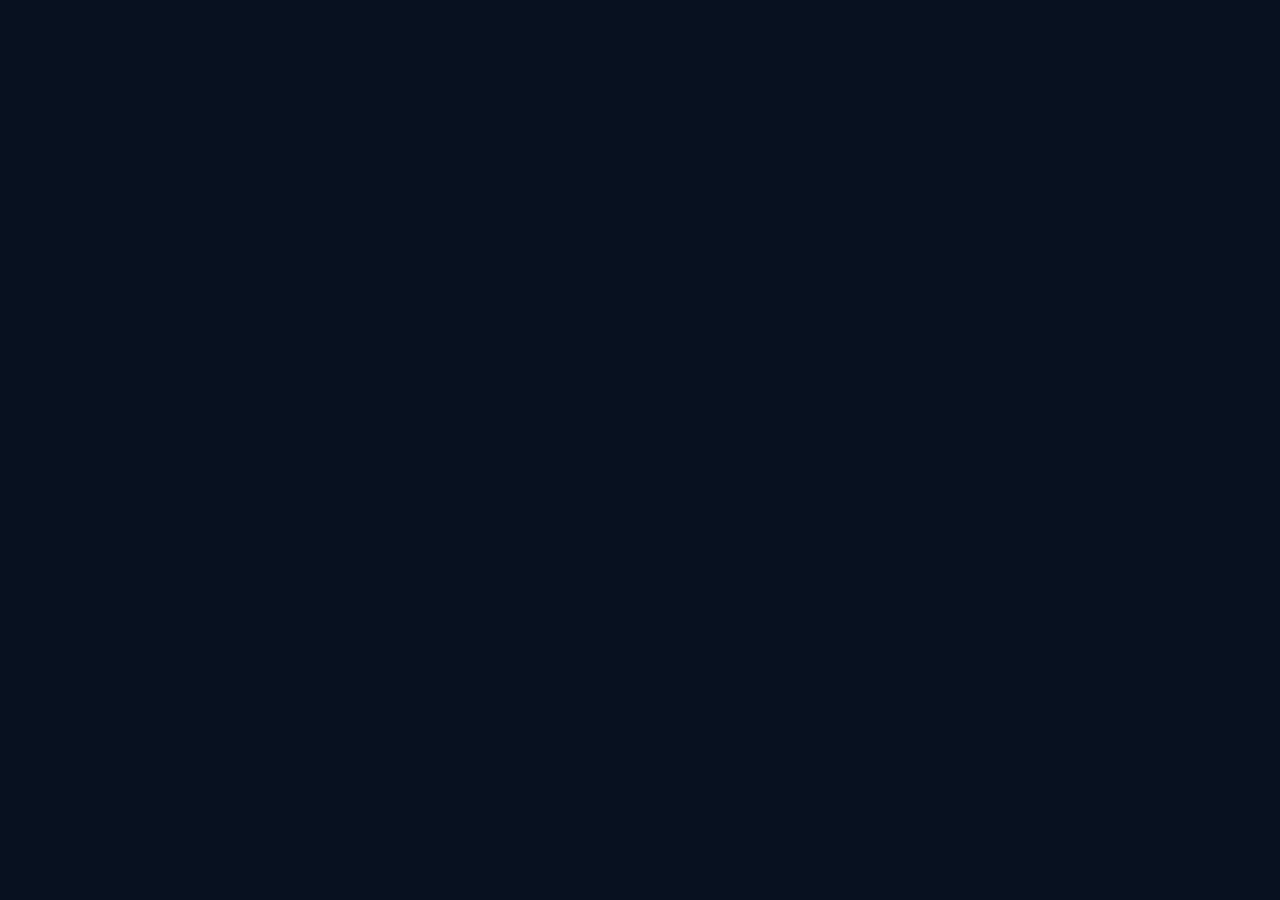
==== commit 0b488718: "feat: switch team destinations to Microsoft Teams group chats" ====
--- a/game-site/index-v2.html
+++ b/game-site/index-v2.html
@@ -1,256 +1,14 @@
-<!doctype html>
-<html lang='vi'>
-<head>
-<meta charset='utf-8'>
-<meta name='viewport' content='width=device-width,initial-scale=1,viewport-fit=cover'>
-<meta name='theme-color' content='#07111f'>
-<title>Giải mã biệt đội</title>
-<link rel='preconnect' href='https://fonts.googleapis.com'>
-<link rel='preconnect' href='https://fonts.gstatic.com' crossorigin>
-<link href='https://fonts.googleapis.com/css2?family=Be+Vietnam+Pro:wght@400;500;600;700;800;900&display=swap' rel='stylesheet'>
-<style>
-:root{--bg:#07111f;--p:#10223a;--t:#f7fbff;--m:#9db1c8;--a:#70f0c2;--b:#68a8ff;--l:#ffffff1c}*{box-sizing:border-box}html,body{margin:0;padding:0}body{min-height:100vh;color:var(--t);font-family:'Be Vietnam Pro',system-ui,-apple-system,'Segoe UI',Roboto,Arial,sans-serif;background:radial-gradient(circle at 10% 10%,#68a8ff2a,transparent 28%),radial-gradient(circle at 90% 0,#70f0c21d,transparent 24%),linear-gradient(155deg,#07111f,#0b192b 50%,#07111f)}body:before{content:'';position:fixed;inset:0;pointer-events:none;opacity:.15;background-image:linear-gradient(#ffffff0b 1px,transparent 1px),linear-gradient(90deg,#ffffff0b 1px,transparent 1px);background-size:34px 34px}.w{width:min(100%,980px);margin:auto;padding:26px 18px 60px;position:relative}.top{display:flex;justify-content:space-between;align-items:center}.brand{display:flex;align-items:center;gap:10px;font-weight:900;letter-spacing:.02em}.mark{width:38px;height:38px;border-radius:12px;display:grid;place-items:center;background:linear-gradient(135deg,var(--b),var(--a));color:#06111d}.tag{font-size:12px;color:var(--m);border:1px solid var(--l);border-radius:999px;padding:7px 11px}.hero{text-align:center;max-width:740px;margin:32px auto 24px}.eye{color:var(--a);font-size:12px;font-weight:900;letter-spacing:.18em}.hero h1{font-size:clamp(34px,7vw,64px);line-height:.98;letter-spacing:-.045em;margin:12px 0 14px}.hero p{max-width:620px;margin:auto;color:var(--m);line-height:1.6}.card{background:linear-gradient(180deg,#11233df2,#0a182af2);border:1px solid var(--l);border-radius:25px;box-shadow:0 22px 70px #0006}.login{max-width:560px;margin:28px auto;padding:26px}label{font-weight:800;font-size:14px;display:block;margin-bottom:9px}.row{display:flex;gap:14px;align-items:center}input,button,.btn{font-family:inherit}input{min-width:0;flex:1;border:1px solid #ffffff24;background:#071423;color:white;border-radius:14px;padding:15px 16px;font-size:16px;outline:none}input:focus{border-color:#70f0c299;box-shadow:0 0 0 4px #70f0c216}button,.btn{border:0;border-radius:16px;padding:15px 22px;font-weight:800;font-size:16px;cursor:pointer;text-decoration:none;display:inline-flex;justify-content:center;align-items:center;gap:8px}.pri{background:linear-gradient(135deg,var(--a),#a0f9dc);color:#06111d}.sec{background:#ffffff0d;color:white;border:1px solid var(--l)}.err{display:none;color:#ffc0ca;font-size:13px;margin-top:10px}.hint,.test{font-size:12px;color:var(--m);line-height:1.5;margin-top:10px}.test{border:1px dashed #ffffff24;border-radius:12px;padding:10px}.screen{display:none}.screen.on{display:block}.grid{display:grid;grid-template-columns:minmax(0,1.15fr) minmax(280px,.85fr);gap:20px;align-items:start}.game,.side{padding:20px}.side{position:sticky;top:18px}.ttl{display:flex;justify-content:space-between;align-items:center;gap:12px;margin-bottom:14px}.ttl h2{margin:0;font-size:20px}.moves{font-size:13px;color:var(--m);white-space:nowrap}.puzzleWrap{width:min(100%,520px);margin:auto}.progressBox{margin:0 auto 14px;padding:14px;border:1px solid #ffffff14;border-radius:18px;background:#091625}.progressTop{display:flex;justify-content:space-between;align-items:center;gap:10px;margin-bottom:10px}.progressTop strong{font-size:14px}.progressTop span{font-size:13px;color:var(--m)}.segments{display:grid;grid-template-columns:repeat(9,1fr);gap:6px}.seg{height:12px;border-radius:999px;background:#ffffff12;border:1px solid #ffffff12;transition:.2s}.seg.on{background:linear-gradient(135deg,var(--a),var(--b));border-color:transparent;box-shadow:0 0 14px #70f0c233}.puzzle{width:100%;aspect-ratio:1;display:grid;grid-template-columns:repeat(3,1fr);gap:6px;padding:6px;background:#06101c;border-radius:22px;border:1px solid #ffffff14;user-select:none;touch-action:manipulation}.tile{position:relative;border:1px solid #ffffff22;border-radius:13px;overflow:hidden;cursor:pointer;transition:.14s;background-repeat:no-repeat;background-size:300% 300%;box-shadow:inset 0 0 0 1px #00000008}.tile.sel{transform:scale(.97);border-color:var(--a);box-shadow:0 0 0 3px #70f0c224}.tile.done{animation:pop .45s ease both}@keyframes pop{50%{transform:scale(1.03);filter:brightness(1.08)}}.step{display:flex;gap:11px;padding:13px 0;border-bottom:1px solid var(--l)}.step:last-child{border-bottom:0}.n{width:28px;height:28px;flex:0 0 28px;border-radius:9px;display:grid;place-items:center;background:#68a8ff1c;color:#c2dafe;font-weight:900}.step b{font-size:14px}.step p{margin:4px 0 0;color:var(--m);font-size:13px;line-height:1.45}.reset{width:100%;margin-top:15px}.unlock{display:none;position:fixed;inset:0;z-index:10;place-items:center;background:#030911c7;backdrop-filter:blur(10px)}.unlock.show{display:grid}.ub{text-align:center;animation:u .8s cubic-bezier(.16,1,.3,1)}.ico{width:92px;height:92px;border-radius:28px;margin:auto auto 18px;display:grid;place-items:center;font-size:42px;background:linear-gradient(135deg,var(--b),var(--a));box-shadow:0 0 70px #70f0c23d}.ub h2{font-size:clamp(42px,11vw,88px);margin:0;letter-spacing:.04em;background:linear-gradient(90deg,#fff,var(--a));-webkit-background-clip:text;background-clip:text;color:transparent}.ub p{color:#cad9e8;font-weight:800;letter-spacing:.08em}@keyframes u{0%{opacity:0;transform:scale(.72) rotate(-3deg)}55%{opacity:1;transform:scale(1.06)}100%{transform:scale(1)}}.result{max-width:720px;margin:22px auto;padding:24px}.k{color:var(--m);font-size:12px;font-weight:900;letter-spacing:.15em}.team{font-size:clamp(35px,8vw,62px);letter-spacing:-.04em;margin:4px 0}.welcome{color:var(--m)}.join{width:100%;padding:15px;margin:8px 0 16px}.infos{display:grid;grid-template-columns:1fr 1fr;gap:10px}.info{border:1px solid var(--l);border-radius:16px;padding:14px;background:#ffffff08}.info span{display:block;color:var(--m);font-size:11px;letter-spacing:.08em;margin-bottom:6px}.mission{margin-top:16px;border:1px solid #70f0c238;background:linear-gradient(135deg,#70f0c214,#68a8ff10);border-radius:18px;padding:18px}.mission h3{font-size:15px;margin:0 0 9px}.mission ul{margin:0;padding-left:20px;line-height:1.8}.foot{text-align:center;color:#66809a;font-size:11px;margin-top:28px}@media(max-width:760px){.w{padding:18px 13px 38px}.tag{display:none}.hero{margin-top:22px}.row{flex-direction:column}.row button{width:100%}.grid{grid-template-columns:1fr}.side{position:static}.infos{grid-template-columns:1fr}}
-</style>
-</head>
-<body><div class='w'><div class='top'><div class='brand'><div class='mark'>9</div>GIẢI MÃ BIỆT ĐỘI</div><div class='tag'>TEAM QUEST • INTERNAL EVENT</div></div>
-<section id='login' class='screen on'><div class='hero'><div class='eye'>NHIỆM VỤ MỞ MÀN</div><h1>9 mảnh ghép.<br>1 biệt đội.</h1><p>Nhập mã nhân viên. Hoàn thành thử thách để mở khóa danh tính biệt đội và phòng tác chiến Microsoft Teams.</p></div><div class='card login'><label for='emp'>Mã nhân viên</label><div class='row'><input id='emp' autocomplete='off' inputmode='numeric' placeholder='VD: 3807552'><button id='start' class='pri'>Bắt đầu <span aria-hidden='true'>→</span></button></div><div id='err' class='err'>Không tìm thấy mã nhân viên này trong danh sách chia đội.</div><div class='hint'>Mã chỉ dùng để xác định đội của bạn trong hoạt động này.</div><div class='test'><b>Mã test BTC:</b> TEAM1, TEAM2, TEAM3, TEAM4, TEAM5, TEAM6, BTC.</div></div></section>
-<section id='game' class='screen'><div class='hero'><div class='eye'>THỬ THÁCH 01</div><h1 style='font-size:clamp(30px,6vw,52px)'>Khôi phục mật mã</h1><p>Sắp xếp hình ảnh về đúng vị trí. Chạm 2 mảnh để đổi chỗ, hoặc kéo-thả trên máy tính.</p></div><div class='grid'><div class='card game'><div class='ttl'><h2>Puzzle 3×3</h2><span class='moves'><span id='moves'>0</span> lượt</span></div><div class='puzzleWrap'><div class='progressBox'><div class='progressTop'><strong>Tiến độ ghép đúng</strong><span id='progressText'>0/9 mảnh đúng vị trí</span></div><div id='segments' class='segments'></div></div><div id='puzzle' class='puzzle'></div></div></div><aside class='card side'><div class='ttl'><h2>Cách chơi</h2></div><div class='step'><div class='n'>1</div><div><b>Quan sát</b><p>Hình ảnh đã được chia thành 9 mảnh.</p></div></div><div class='step'><div class='n'>2</div><div><b>Đổi vị trí</b><p>Chạm mảnh thứ nhất rồi mảnh thứ hai để hoán đổi.</p></div></div><div class='step'><div class='n'>3</div><div><b>Theo dõi tiến độ</b><p>Mỗi mảnh đúng vị trí sẽ làm sáng thêm 1 ô tiến độ.</p></div></div><div class='step'><div class='n'>4</div><div><b>Mở khóa</b><p>Khi đủ 9/9, hệ thống sẽ mở biệt đội và link Microsoft Teams của bạn.</p></div></div><button id='reset' class='sec reset'>↻ Xáo lại từ đầu</button></aside></div></section>
-<section id='result' class='screen'><div class='hero'><div class='eye'>MẬT MÃ ĐÃ MỞ</div><h1 style='font-size:clamp(28px,6vw,48px)'>Bạn đã tìm thấy biệt đội của mình</h1></div><div class='card result'><div class='k'>PHÂN ĐỘI CỦA BẠN</div><div id='team' class='team'>ĐỘI 1</div><p id='welcome' class='welcome'>Sẵn sàng hội quân.</p><a id='join' class='btn pri join' target='_blank' rel='noopener'>Mở Microsoft Teams ↗</a><div class='infos'><div class='info'><span>MEETING ID</span><strong id='mid'>—</strong></div><div class='info'><span>PASSCODE</span><strong id='pass'>—</strong></div></div><div class='mission'><h3>NHIỆM VỤ TIẾP THEO</h3><ul><li>Bầu đội trưởng</li><li>Đặt <b>Tên đội</b> và <b>Slogan</b></li><li>Gửi kết quả về cho BTC</li></ul></div></div></section><div class='foot'>Giải mã biệt đội • Internal team activation</div></div><div id='unlock' class='unlock'><div class='ub'><div class='ico'>🔓</div><h2>UNLOCKED</h2><p>BIỆT ĐỘI ĐÃ ĐƯỢC GIẢI MÃ</p></div></div>
-<script>
-const teams={'1':{name:'ĐỘI 1',url:'https://teams.microsoft.com/meet/417935907333215?p=GC2R3RKN0UZ8s5LALm',meeting:'417 935 907 333 215',pass:'Y5Wx2Wp9'},'2':{name:'ĐỘI 2',url:'https://teams.microsoft.com/meet/427741800392899?p=yjivBL5SQCX8uCRC9D',meeting:'427 741 800 392 899',pass:'3vv3im2T'},'3':{name:'ĐỘI 3',url:'https://teams.microsoft.com/meet/410374444805393?p=PFtmEeWenZeKu3SJ7f',meeting:'410 374 444 805 393',pass:'Vc7KF6eQ'},'4':{name:'ĐỘI 4',url:'https://teams.microsoft.com/meet/458567746382721?p=IzN90xEjBzUDDLGa5m',meeting:'458 567 746 382 721',pass:'Qe9dF6wz'},'5':{name:'ĐỘI 5',url:'https://teams.microsoft.com/meet/46439156622605?p=YytVq6uiZd8iYKQrJF',meeting:'464 391 566 226 05',pass:'46rT95db'},'6':{name:'ĐỘI 6',url:'https://teams.microsoft.com/meet/496884988670863?p=HjPrq1WckWdk245Tbb',meeting:'496 884 988 670 863',pass:'YA7oY2N7'},'BTC':{name:'BGK / BTC',url:'https://teams.microsoft.com/meet/482390553672042?p=JEM4BHDnI9vpQareva',meeting:'482 390 553 672 042',pass:'h4sz9Tc7'}};
-const employeeData=`3799059|BTC
-3807233|BTC
-3807552|1
-4028062|1
-3817790|1
-3999900|2
-3734235|1
-3846568|1
-3951934|2
-3940857|6
-3778910|1
-3937856|2
-3914184|3
-3930297|4
-4039371|5
-3884940|3
-3809288|2
-4036087|BTC
-3562260|1
-3922726|1
-3966530|6
-3836148|1
-3877800|3
-4112170|4
-3735531|BTC
-3850124|1
-4112168|1
-317931|BTC
-3742845|BTC
-3803548|2
-4075067|BTC
-4088763|1
-3688586|2
-4017640|4
-4003344|3
-4033181|4
-3601830|6
-3803553|2
-3715258|6
-3672688|1
-3836325|1
-3908727|2
-3914183|3
-3937857|4
-4033182|4
-3816572|1
-3825123|2
-3820683|3
-3826024|3
-3846567|4
-3893795|5
-3899073|5
-3911278|1
-3914196|6
-3921223|6
-3937858|6
-4023666|6
-3987549|4
-4033180|6
-4084952|6
-3937855|3
-3809273|1
-3812560|1
-3873569|3
-3908720|4
-3922725|5
-3939047|5
-3940305|2
-3977477|6
-3940290|4
-3660235|2
-3844808|1
-3894258|4
-3919604|1
-4129892|3
-3816570|6
-3833518|3
-3882326|1
-3977326|5
-3940324|5
-4039376|1
-4084954|2
-3624170|2
-3808484|3
-3815664|3
-3908726|4
-3583475|2
-3829431|4
-3919603|1
-3922727|5
-3951970|3
-3977472|4
-3987702|6
-3999882|6
-4049718|5
-4007125|4
-3818969|4
-3828477|1
-3836102|4
-3809272|3
-3978216|4
-3910852|4
-4039375|5
-4139018|6
-3836113|1
-3978222|5
-4039374|3
-3674730|BTC
-3682977|4
-3787574|6
-3658424|3
-3786601|2
-3732082|4
-3570564|3
-3714649|4
-3950343|5
-3940823|3
-3574802|3
-3822739|4
-3647179|4
-3908724|3
-3937019|4
-3937859|5
-4011175|2
-4015461|1
-4020395|2
-4016353|2
-3827263|3
-3506673|1
-3547721|2
-3825093|4
-3859074|5
-3830174|3
-3857513|3
-3860820|4
-3865032|1
-3865063|1
-3873570|4
-3914185|6
-3937853|6
-3937861|5
-3951321|5
-4015458|2
-4073467|2
-4039373|2
-3806176|3
-3810602|4
-3825129|5
-3808088|1
-3809961|3
-3810601|4
-3814408|4
-3815668|5
-3865830|5
-3908735|2
-4039370|1
-4084950|3
-4039372|1
-3515398|4
-3659864|5
-4112169|5
-3818974|3
-3937034|2
-4057528|6
-3754509|1
-3798118|3
-3821706|3
-3841190|4
-3882323|4
-3895610|6
-3920182|6
-3922730|1
-3937854|5
-3992773|5
-4027986|2
-4002467|5
-4002479|2
-4129891|6
-3814845|5
-3922728|5
-3675217|5
-3902552|2
-4002245|5
-4129889|5
-4129890|3
-3747468|6
-3685491|3
-3817786|4
-3835067|4
-3919314|5
-3992766|2
-3938351|6
-3806044|1
-3826614|6
-3501068|6
-3808483|3
-3820332|6
-3825091|6
-3827264|6
-3895765|6
-3908734|5
-3937860|2
-3937862|2
-4016365|1
-4016366|2
-3808097|5
-3660003|5
-3951969|6
-3629083|5
-4023614|3
-4139019|2
-3977710|2
-4023638|6
-4023665|2
-3908721|3
-4028065|5
-4180356|2
-3664782|6
-3775015|BTC
-4211170|3
-4211171|5
-4211172|6
-4211173|6
-4211174|6
-3836115|2
-TEAM1|1
-TEAM2|2
-TEAM3|3
-TEAM4|4
-TEAM5|5
-TEAM6|6
-BTC|BTC`;
-const employeeMap=Object.fromEntries(employeeData.trim().split(/\n+/).map(x=>x.split('|').map(v=>v.trim().toUpperCase())));
-const artSvg=`data:image/svg+xml;charset=utf-8,${encodeURIComponent(`<svg xmlns='http://www.w3.org/2000/svg' viewBox='0 0 600 600'><defs><linearGradient id='g' x1='0' x2='1' y1='0' y2='1'><stop offset='0%' stop-color='#132b45'/><stop offset='100%' stop-color='#091625'/></linearGradient><linearGradient id='g2' x1='0' x2='1' y1='0' y2='1'><stop offset='0%' stop-color='#7cf1c8'/><stop offset='100%' stop-color='#6daeff'/></linearGradient></defs><rect width='600' height='600' rx='40' fill='url(#g)'/><circle cx='115' cy='120' r='70' fill='#6daeff' fill-opacity='.22'/><circle cx='490' cy='110' r='85' fill='#7cf1c8' fill-opacity='.18'/><circle cx='480' cy='470' r='95' fill='#6daeff' fill-opacity='.14'/><path d='M110 350C165 230 265 190 355 205c60 10 115 50 145 112' stroke='url(#g2)' stroke-width='22' fill='none' stroke-linecap='round'/><path d='M135 405h330' stroke='#ffffff' stroke-opacity='.18' stroke-width='8' stroke-linecap='round'/><text x='300' y='305' text-anchor='middle' font-family='Arial,Helvetica,sans-serif' font-size='46' font-weight='700' fill='#ffffff'>GIẢI MÃ</text><text x='300' y='360' text-anchor='middle' font-family='Arial,Helvetica,sans-serif' font-size='44' font-weight='700' fill='#7cf1c8'>BIỆT ĐỘI</text></svg>`)}`;
-const init=[8,2,6,1,5,4,7,0,3];let order=[...init],sel=null,current=null,m=0,drag=null,solvingLocked=false;const $=s=>document.querySelector(s);const norm=v=>String(v||'').trim().toUpperCase().replace(/\s+/g,'');function screen(id){document.querySelectorAll('.screen').forEach(x=>x.classList.remove('on'));$(id).classList.add('on');scrollTo({top:0,behavior:'smooth'})}function correctCount(){return order.reduce((a,v,i)=>a+(v===i?1:0),0)}function renderProgress(){const c=correctCount();$('#progressText').textContent=`${c}/9 mảnh đúng vị trí`;const box=$('#segments');box.innerHTML='';for(let i=0;i<9;i++){const s=document.createElement('div');s.className='seg'+(i<c?' on':'');box.appendChild(s)}}function start(){const t=employeeMap[norm($('#emp').value)];if(!t){$('#err').style.display='block';return}$('#err').style.display='none';current=t;reset();screen('#game')}function render(){const p=$('#puzzle');p.innerHTML='';order.forEach((piece,pos)=>{const r=Math.floor(piece/3),c=piece%3,e=document.createElement('button');e.className='tile'+(sel===pos?' sel':'');e.type='button';e.draggable=true;e.style.backgroundImage=`url("${artSvg}")`;e.style.backgroundPosition=`${c*50}% ${r*50}%`;e.onclick=()=>tap(pos);e.ondragstart=()=>{drag=pos};e.ondragover=x=>x.preventDefault();e.ondrop=x=>{x.preventDefault();if(drag!==null&&drag!==pos&&!solvingLocked)swap(drag,pos);drag=null};p.appendChild(e)});$('#moves').textContent=m;renderProgress()}function tap(pos){if(solvingLocked)return;if(sel===null){sel=pos;render();return}if(sel===pos){sel=null;render();return}swap(sel,pos);sel=null}function swap(a,b){[order[a],order[b]]=[order[b],order[a]];m++;render();if(order.every((v,i)=>v===i))solved()}function reset(){order=[...init];sel=null;m=0;solvingLocked=false;render()}function solved(){solvingLocked=true;document.querySelectorAll('.tile').forEach((e,i)=>setTimeout(()=>e.classList.add('done'),i*45));setTimeout(()=>{$('#unlock').classList.add('show');setTimeout(()=>{$('#unlock').classList.remove('show');reveal()},1550)},500)}function reveal(){const t=teams[current];$('#team').textContent=t.name;$('#mid').textContent=t.meeting;$('#pass').textContent=t.pass;$('#join').href=t.url;$('#welcome').textContent=current==='BTC'?'Kênh dành cho BGK / Ban Tổ chức.':'Biệt đội đã mở khóa. Vào Teams để hội quân cùng đồng đội.';screen('#result')}$('#start').onclick=start;$('#emp').onkeydown=e=>{if(e.key==='Enter')start()};$('#emp').oninput=()=>$('#err').style.display='none';$('#reset').onclick=reset;render();
+<!doctype html><html lang="vi"><head><meta charset="utf-8"><meta name="viewport" content="width=device-width,initial-scale=1,viewport-fit=cover"><meta name="theme-color" content="#07111f"><title>Giải mã biệt đội</title><style>html,body{margin:0;min-height:100%;background:#07111f}#game{display:block;width:100%;height:100vh;border:0;background:#07111f}</style></head><body><iframe id="game" title="Giải mã biệt đội" src="https://raw.githack.com/dieuanhAAI/style-convert/bb4c47bad3ddaabb14319ac4b6625bbeb249fed3/game-site/index-v2.html"></iframe><script>
+const GROUPS={
+'ĐỘI 1':'https://teams.microsoft.com/l/chat/19:1c42b6a93a9c4d48bb2538c33d2e14ff@thread.v2/conversations?context=%7B%22contextType%22%3A%22chat%22%7D',
+'ĐỘI 2':'https://teams.microsoft.com/l/chat/19:cf1757441b91413787f57824e702e913@thread.v2/conversations?context=%7B%22contextType%22%3A%22chat%22%7D',
+'ĐỘI 3':'https://teams.microsoft.com/l/chat/19:eb87ac77a4264043b54536a3103ef8c5@thread.v2/conversations?context=%7B%22contextType%22%3A%22chat%22%7D',
+'ĐỘI 4':'https://teams.microsoft.com/l/chat/19:580bc3c866d34af6a2a4b3b1f65fde49@thread.v2/conversations?context=%7B%22contextType%22%3A%22chat%22%7D',
+'ĐỘI 5':'https://teams.microsoft.com/l/chat/19:1ca184cad91c4a3cb9b94dabd5c864c2@thread.v2/conversations?context=%7B%22contextType%22%3A%22chat%22%7D',
+'ĐỘI 6':'https://teams.microsoft.com/l/chat/19:7dd4a689c1344cee87f9f4336e0df6cd@thread.v2/conversations?context=%7B%22contextType%22%3A%22chat%22%7D',
+'BGK / BTC':'https://teams.microsoft.com/l/chat/19:18872acf722d4c5cb50be6876ea9b8bc@thread.v2/conversations?context=%7B%22contextType%22%3A%22chat%22%7D'
+};
+const f=document.getElementById('game');
+function patch(){try{const d=f.contentDocument;if(!d)return;const team=d.querySelector('#team');const join=d.querySelector('#join');const infos=d.querySelector('.infos');if(infos)infos.style.display='none';const mission=d.querySelector('.mission');if(mission)mission.style.marginTop='18px';const guide=[...d.querySelectorAll('.step p')].find(x=>x.textContent.includes('link Microsoft Teams'));if(guide)guide.textContent='Khi đủ 9/9, hệ thống sẽ mở biệt đội và Group Chat Microsoft Teams của bạn.';if(team&&join){const url=GROUPS[team.textContent.trim()];if(url){join.href=url;join.textContent='Mở Group Chat Microsoft Teams ↗';const welcome=d.querySelector('#welcome');if(welcome)welcome.textContent=team.textContent.trim()==='BGK / BTC'?'Mở Group Chat dành cho BGK / Ban Tổ chức.':'Biệt đội đã mở khóa. Vào Group Chat để hội quân cùng đồng đội.';}}}catch(e){}}
+f.addEventListener('load',()=>{patch();try{const d=f.contentDocument;new MutationObserver(patch).observe(d.body,{childList:true,subtree:true,attributes:true,attributeFilter:['class']});}catch(e){}setInterval(patch,500);});
 </script></body></html>
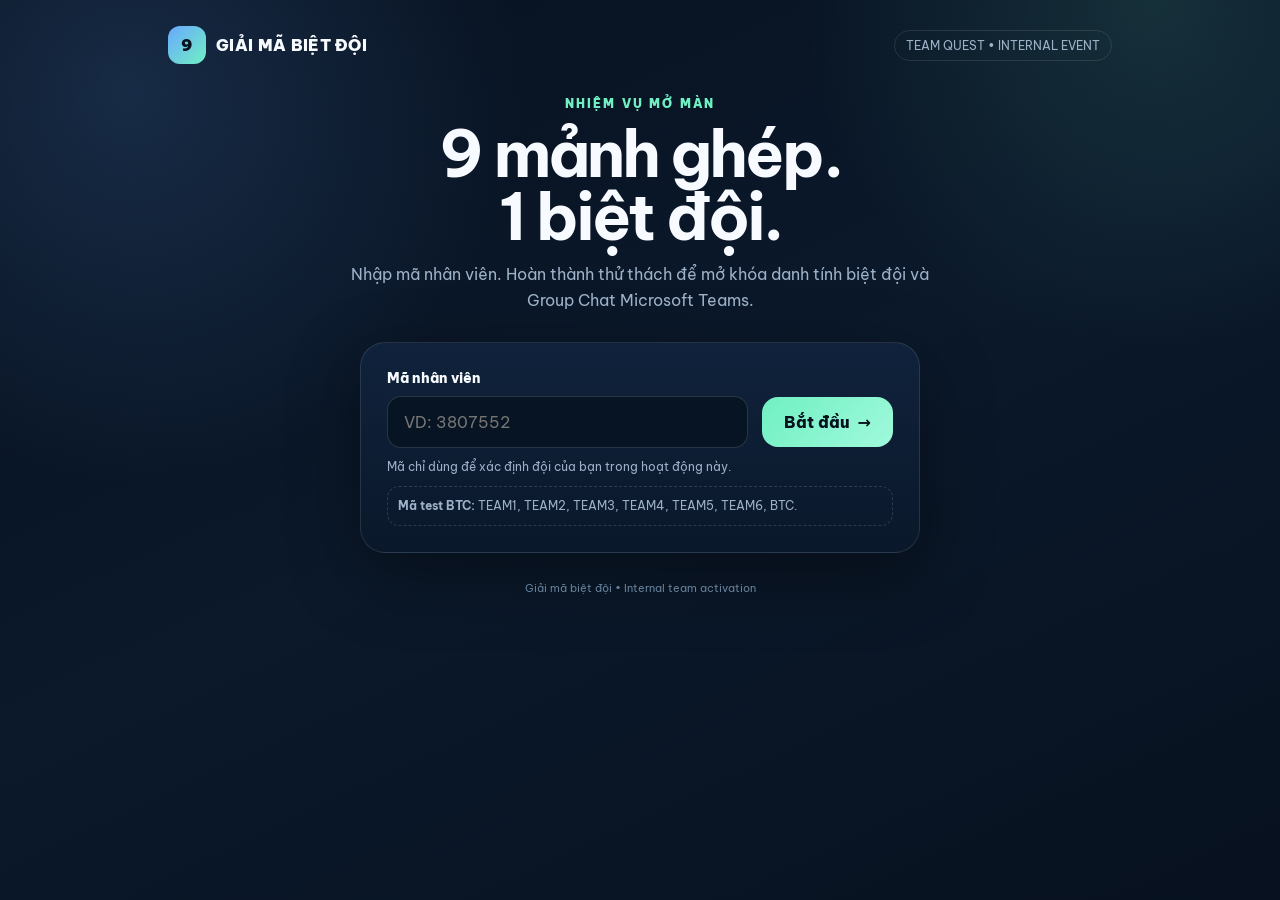
==== commit f2efa4ab: "fix: restore standalone interactive game and group chat links" ====
--- a/game-site/index-v2.html
+++ b/game-site/index-v2.html
@@ -1,14 +1,350 @@
-<!doctype html><html lang="vi"><head><meta charset="utf-8"><meta name="viewport" content="width=device-width,initial-scale=1,viewport-fit=cover"><meta name="theme-color" content="#07111f"><title>Giải mã biệt đội</title><style>html,body{margin:0;min-height:100%;background:#07111f}#game{display:block;width:100%;height:100vh;border:0;background:#07111f}</style></head><body><iframe id="game" title="Giải mã biệt đội" src="https://raw.githack.com/dieuanhAAI/style-convert/bb4c47bad3ddaabb14319ac4b6625bbeb249fed3/game-site/index-v2.html"></iframe><script>
-const GROUPS={
-'ĐỘI 1':'https://teams.microsoft.com/l/chat/19:1c42b6a93a9c4d48bb2538c33d2e14ff@thread.v2/conversations?context=%7B%22contextType%22%3A%22chat%22%7D',
-'ĐỘI 2':'https://teams.microsoft.com/l/chat/19:cf1757441b91413787f57824e702e913@thread.v2/conversations?context=%7B%22contextType%22%3A%22chat%22%7D',
-'ĐỘI 3':'https://teams.microsoft.com/l/chat/19:eb87ac77a4264043b54536a3103ef8c5@thread.v2/conversations?context=%7B%22contextType%22%3A%22chat%22%7D',
-'ĐỘI 4':'https://teams.microsoft.com/l/chat/19:580bc3c866d34af6a2a4b3b1f65fde49@thread.v2/conversations?context=%7B%22contextType%22%3A%22chat%22%7D',
-'ĐỘI 5':'https://teams.microsoft.com/l/chat/19:1ca184cad91c4a3cb9b94dabd5c864c2@thread.v2/conversations?context=%7B%22contextType%22%3A%22chat%22%7D',
-'ĐỘI 6':'https://teams.microsoft.com/l/chat/19:7dd4a689c1344cee87f9f4336e0df6cd@thread.v2/conversations?context=%7B%22contextType%22%3A%22chat%22%7D',
-'BGK / BTC':'https://teams.microsoft.com/l/chat/19:18872acf722d4c5cb50be6876ea9b8bc@thread.v2/conversations?context=%7B%22contextType%22%3A%22chat%22%7D'
+<!doctype html>
+<html lang='vi'>
+<head>
+<meta charset='utf-8'>
+<meta name='viewport' content='width=device-width,initial-scale=1,viewport-fit=cover'>
+<meta name='theme-color' content='#07111f'>
+<title>Giải mã biệt đội</title>
+<link rel='preconnect' href='https://fonts.googleapis.com'>
+<link rel='preconnect' href='https://fonts.gstatic.com' crossorigin>
+<link href='https://fonts.googleapis.com/css2?family=Be+Vietnam+Pro:wght@400;500;600;700;800;900&display=swap' rel='stylesheet'>
+<style>
+:root{--bg:#07111f;--p:#10223a;--t:#f7fbff;--m:#9db1c8;--a:#70f0c2;--b:#68a8ff;--l:#ffffff1c;--logoBg:#efefef}*{box-sizing:border-box}html,body{margin:0;padding:0}body{min-height:100vh;color:var(--t);font-family:'Be Vietnam Pro',system-ui,-apple-system,'Segoe UI',Roboto,Arial,sans-serif;background:radial-gradient(circle at 10% 10%,#68a8ff2a,transparent 28%),radial-gradient(circle at 90% 0,#70f0c21d,transparent 24%),linear-gradient(155deg,#07111f,#0b192b 50%,#07111f)}body:before{content:'';position:fixed;inset:0;pointer-events:none;opacity:.15;background-image:linear-gradient(#ffffff0b 1px,transparent 1px),linear-gradient(90deg,#ffffff0b 1px,transparent 1px);background-size:34px 34px}.w{width:min(100%,980px);margin:auto;padding:26px 18px 60px;position:relative}.top{display:flex;justify-content:space-between;align-items:center}.brand{display:flex;align-items:center;gap:10px;font-weight:900;letter-spacing:.02em}.mark{width:38px;height:38px;border-radius:12px;display:grid;place-items:center;background:linear-gradient(135deg,var(--b),var(--a));color:#06111d}.tag{font-size:12px;color:var(--m);border:1px solid var(--l);border-radius:999px;padding:7px 11px}.hero{text-align:center;max-width:740px;margin:32px auto 24px}.eye{color:var(--a);font-size:12px;font-weight:900;letter-spacing:.18em}.hero h1{font-size:clamp(34px,7vw,64px);line-height:.98;letter-spacing:-.045em;margin:12px 0 14px}.hero p{max-width:620px;margin:auto;color:var(--m);line-height:1.6}.card{background:linear-gradient(180deg,#11233df2,#0a182af2);border:1px solid var(--l);border-radius:25px;box-shadow:0 22px 70px #0006}.login{max-width:560px;margin:28px auto;padding:26px}label{font-weight:800;font-size:14px;display:block;margin-bottom:9px}.row{display:flex;gap:14px;align-items:center}input,button,.btn{font-family:inherit}input{min-width:0;flex:1;border:1px solid #ffffff24;background:#071423;color:white;border-radius:14px;padding:15px 16px;font-size:16px;outline:none}input:focus{border-color:#70f0c299;box-shadow:0 0 0 4px #70f0c216}button,.btn{border:0;border-radius:16px;padding:15px 22px;font-weight:800;font-size:16px;cursor:pointer;text-decoration:none;display:inline-flex;justify-content:center;align-items:center;gap:8px}.pri{background:linear-gradient(135deg,var(--a),#a0f9dc);color:#06111d}.sec{background:#ffffff0d;color:white;border:1px solid var(--l)}.err{display:none;color:#ffc0ca;font-size:13px;margin-top:10px}.hint,.test{font-size:12px;color:var(--m);line-height:1.5;margin-top:10px}.test{border:1px dashed #ffffff24;border-radius:12px;padding:10px}.screen{display:none}.screen.on{display:block}.grid{display:grid;grid-template-columns:minmax(0,1.15fr) minmax(280px,.85fr);gap:20px;align-items:start}.game,.side{padding:20px}.side{position:sticky;top:18px}.ttl{display:flex;justify-content:space-between;align-items:center;gap:12px;margin-bottom:14px}.ttl h2{margin:0;font-size:20px}.moves{font-size:13px;color:var(--m);white-space:nowrap}.puzzleWrap{width:min(100%,520px);margin:auto}.progressBox{margin:0 auto 14px;padding:14px;border:1px solid #ffffff14;border-radius:18px;background:#091625}.progressTop{display:flex;justify-content:space-between;align-items:center;gap:10px;margin-bottom:10px}.progressTop strong{font-size:14px}.progressTop span{font-size:13px;color:var(--m)}.segments{display:grid;grid-template-columns:repeat(9,1fr);gap:6px}.seg{height:12px;border-radius:999px;background:#ffffff12;border:1px solid #ffffff12;transition:.2s}.seg.on{background:linear-gradient(135deg,var(--a),var(--b));border-color:transparent;box-shadow:0 0 14px #70f0c233}.puzzle{width:100%;aspect-ratio:1;display:grid;grid-template-columns:repeat(3,1fr);gap:6px;padding:6px;background:#06101c;border-radius:22px;border:1px solid #ffffff14;user-select:none;touch-action:manipulation}.tile{position:relative;border:1px solid #ffffff22;border-radius:13px;overflow:hidden;cursor:pointer;transition:.14s;background-color:var(--logoBg);background-repeat:no-repeat;background-size:300% 300%;box-shadow:inset 0 0 0 1px #00000008}.tile.sel{transform:scale(.97);border-color:var(--a);box-shadow:0 0 0 3px #70f0c224}.tile.done{animation:pop .45s ease both}@keyframes pop{50%{transform:scale(1.03);filter:brightness(1.08)}}.step{display:flex;gap:11px;padding:13px 0;border-bottom:1px solid var(--l)}.step:last-child{border-bottom:0}.n{width:28px;height:28px;flex:0 0 28px;border-radius:9px;display:grid;place-items:center;background:#68a8ff1c;color:#c2dafe;font-weight:900}.step b{font-size:14px}.step p{margin:4px 0 0;color:var(--m);font-size:13px;line-height:1.45}.reset{width:100%;margin-top:15px}.unlock{display:none;position:fixed;inset:0;z-index:10;place-items:center;background:#030911c7;backdrop-filter:blur(10px)}.unlock.show{display:grid}.ub{text-align:center;animation:u .8s cubic-bezier(.16,1,.3,1)}.ico{width:92px;height:92px;border-radius:28px;margin:auto auto 18px;display:grid;place-items:center;font-size:42px;background:linear-gradient(135deg,var(--b),var(--a));box-shadow:0 0 70px #70f0c23d}.ub h2{font-size:clamp(42px,11vw,88px);margin:0;letter-spacing:.04em;background:linear-gradient(90deg,#fff,var(--a));-webkit-background-clip:text;background-clip:text;color:transparent}.ub p{color:#cad9e8;font-weight:800;letter-spacing:.08em}@keyframes u{0%{opacity:0;transform:scale(.72) rotate(-3deg)}55%{opacity:1;transform:scale(1.06)}100%{transform:scale(1)}}.result{max-width:720px;margin:22px auto;padding:24px}.k{color:var(--m);font-size:12px;font-weight:900;letter-spacing:.15em}.team{font-size:clamp(35px,8vw,62px);letter-spacing:-.04em;margin:4px 0}.welcome{color:var(--m)}.join{width:100%;padding:15px;margin:8px 0 16px}.mission{margin-top:16px;border:1px solid #70f0c238;background:linear-gradient(135deg,#70f0c214,#68a8ff10);border-radius:18px;padding:18px}.mission h3{font-size:15px;margin:0 0 9px}.mission ul{margin:0;padding-left:20px;line-height:1.8}.foot{text-align:center;color:#66809a;font-size:11px;margin-top:28px}@media(max-width:760px){.w{padding:18px 13px 38px}.tag{display:none}.hero{margin-top:22px}.row{flex-direction:column}.row button{width:100%}.grid{grid-template-columns:1fr}.side{position:static}}
+</style>
+</head>
+<body>
+<div class='w'>
+  <div class='top'>
+    <div class='brand'><div class='mark'>9</div>GIẢI MÃ BIỆT ĐỘI</div>
+    <div class='tag'>TEAM QUEST • INTERNAL EVENT</div>
+  </div>
+
+  <section id='login' class='screen on'>
+    <div class='hero'>
+      <div class='eye'>NHIỆM VỤ MỞ MÀN</div>
+      <h1>9 mảnh ghép.<br>1 biệt đội.</h1>
+      <p>Nhập mã nhân viên. Hoàn thành thử thách để mở khóa danh tính biệt đội và Group Chat Microsoft Teams.</p>
+    </div>
+    <div class='card login'>
+      <label for='emp'>Mã nhân viên</label>
+      <div class='row'>
+        <input id='emp' autocomplete='off' inputmode='numeric' placeholder='VD: 3807552'>
+        <button id='start' class='pri'>Bắt đầu <span aria-hidden='true'>→</span></button>
+      </div>
+      <div id='err' class='err'>Không tìm thấy mã nhân viên này trong danh sách chia đội.</div>
+      <div class='hint'>Mã chỉ dùng để xác định đội của bạn trong hoạt động này.</div>
+      <div class='test'><b>Mã test BTC:</b> TEAM1, TEAM2, TEAM3, TEAM4, TEAM5, TEAM6, BTC.</div>
+    </div>
+  </section>
+
+  <section id='game' class='screen'>
+    <div class='hero'>
+      <div class='eye'>THỬ THÁCH 01</div>
+      <h1 style='font-size:clamp(30px,6vw,52px)'>Khôi phục mật mã</h1>
+      <p>Sắp xếp hình ảnh về đúng vị trí. Chạm 2 mảnh để đổi chỗ, hoặc kéo-thả trên máy tính.</p>
+    </div>
+    <div class='grid'>
+      <div class='card game'>
+        <div class='ttl'>
+          <h2>Puzzle 3×3</h2>
+          <span class='moves'><span id='moves'>0</span> lượt</span>
+        </div>
+        <div class='puzzleWrap'>
+          <div class='progressBox'>
+            <div class='progressTop'><strong>Tiến độ ghép đúng</strong><span id='progressText'>0/9 mảnh đúng vị trí</span></div>
+            <div id='segments' class='segments'></div>
+          </div>
+          <div id='puzzle' class='puzzle'></div>
+        </div>
+      </div>
+      <aside class='card side'>
+        <div class='ttl'><h2>Cách chơi</h2></div>
+        <div class='step'><div class='n'>1</div><div><b>Quan sát</b><p>Hình ảnh đã được chia thành 9 mảnh.</p></div></div>
+        <div class='step'><div class='n'>2</div><div><b>Đổi vị trí</b><p>Chạm mảnh thứ nhất rồi mảnh thứ hai để hoán đổi.</p></div></div>
+        <div class='step'><div class='n'>3</div><div><b>Theo dõi tiến độ</b><p>Mỗi mảnh đúng vị trí sẽ làm sáng thêm 1 ô tiến độ.</p></div></div>
+        <div class='step'><div class='n'>4</div><div><b>Mở khóa</b><p>Khi đủ 9/9, hệ thống sẽ mở biệt đội và Group Chat Microsoft Teams của bạn.</p></div></div>
+        <button id='reset' class='sec reset'>↻ Xáo lại từ đầu</button>
+      </aside>
+    </div>
+  </section>
+
+  <section id='result' class='screen'>
+    <div class='hero'>
+      <div class='eye'>MẬT MÃ ĐÃ MỞ</div>
+      <h1 style='font-size:clamp(28px,6vw,48px)'>Bạn đã tìm thấy biệt đội của mình</h1>
+    </div>
+    <div class='card result'>
+      <div class='k'>PHÂN ĐỘI CỦA BẠN</div>
+      <div id='team' class='team'>ĐỘI 1</div>
+      <p id='welcome' class='welcome'>Sẵn sàng hội quân.</p>
+      <a id='join' class='btn pri join' target='_blank' rel='noopener'>Mở Group Chat Microsoft Teams ↗</a>
+      <div class='mission'>
+        <h3>NHIỆM VỤ TIẾP THEO</h3>
+        <ul>
+          <li>Bầu đội trưởng</li>
+          <li>Đặt <b>Tên đội</b> và <b>Slogan</b></li>
+          <li>Gửi kết quả về cho BTC</li>
+        </ul>
+      </div>
+    </div>
+  </section>
+
+  <div class='foot'>Giải mã biệt đội • Internal team activation</div>
+</div>
+
+<div id='unlock' class='unlock'>
+  <div class='ub'>
+    <div class='ico'>🔓</div>
+    <h2>UNLOCKED</h2>
+    <p>BIỆT ĐỘI ĐÃ ĐƯỢC GIẢI MÃ</p>
+  </div>
+</div>
+
+<script>
+const teams={
+  '1':{name:'ĐỘI 1',url:'https://teams.microsoft.com/l/chat/19:1c42b6a93a9c4d48bb2538c33d2e14ff@thread.v2/conversations?context=%7B%22contextType%22%3A%22chat%22%7D'},
+  '2':{name:'ĐỘI 2',url:'https://teams.microsoft.com/l/chat/19:cf1757441b91413787f57824e702e913@thread.v2/conversations?context=%7B%22contextType%22%3A%22chat%22%7D'},
+  '3':{name:'ĐỘI 3',url:'https://teams.microsoft.com/l/chat/19:eb87ac77a4264043b54536a3103ef8c5@thread.v2/conversations?context=%7B%22contextType%22%3A%22chat%22%7D'},
+  '4':{name:'ĐỘI 4',url:'https://teams.microsoft.com/l/chat/19:580bc3c866d34af6a2a4b3b1f65fde49@thread.v2/conversations?context=%7B%22contextType%22%3A%22chat%22%7D'},
+  '5':{name:'ĐỘI 5',url:'https://teams.microsoft.com/l/chat/19:1ca184cad91c4a3cb9b94dabd5c864c2@thread.v2/conversations?context=%7B%22contextType%22%3A%22chat%22%7D'},
+  '6':{name:'ĐỘI 6',url:'https://teams.microsoft.com/l/chat/19:7dd4a689c1344cee87f9f4336e0df6cd@thread.v2/conversations?context=%7B%22contextType%22%3A%22chat%22%7D'},
+  'BTC':{name:'BGK / BTC',url:'https://teams.microsoft.com/l/chat/19:18872acf722d4c5cb50be6876ea9b8bc@thread.v2/conversations?context=%7B%22contextType%22%3A%22chat%22%7D'}
 };
-const f=document.getElementById('game');
-function patch(){try{const d=f.contentDocument;if(!d)return;const team=d.querySelector('#team');const join=d.querySelector('#join');const infos=d.querySelector('.infos');if(infos)infos.style.display='none';const mission=d.querySelector('.mission');if(mission)mission.style.marginTop='18px';const guide=[...d.querySelectorAll('.step p')].find(x=>x.textContent.includes('link Microsoft Teams'));if(guide)guide.textContent='Khi đủ 9/9, hệ thống sẽ mở biệt đội và Group Chat Microsoft Teams của bạn.';if(team&&join){const url=GROUPS[team.textContent.trim()];if(url){join.href=url;join.textContent='Mở Group Chat Microsoft Teams ↗';const welcome=d.querySelector('#welcome');if(welcome)welcome.textContent=team.textContent.trim()==='BGK / BTC'?'Mở Group Chat dành cho BGK / Ban Tổ chức.':'Biệt đội đã mở khóa. Vào Group Chat để hội quân cùng đồng đội.';}}}catch(e){}}
-f.addEventListener('load',()=>{patch();try{const d=f.contentDocument;new MutationObserver(patch).observe(d.body,{childList:true,subtree:true,attributes:true,attributeFilter:['class']});}catch(e){}setInterval(patch,500);});
-</script></body></html>+const employeeData=`3799059|BTC
+3807233|BTC
+3807552|1
+4028062|1
+3817790|1
+3999900|2
+3734235|1
+3846568|1
+3951934|2
+3940857|6
+3778910|1
+3937856|2
+3914184|3
+3930297|4
+4039371|5
+3884940|3
+3809288|2
+4036087|BTC
+3562260|1
+3922726|1
+3966530|6
+3836148|1
+3877800|3
+4112170|4
+3735531|BTC
+3850124|1
+4112168|1
+317931|BTC
+3742845|BTC
+3803548|2
+4075067|BTC
+4088763|1
+3688586|2
+4017640|4
+4003344|3
+4033181|4
+3601830|6
+3803553|2
+3715258|6
+3672688|1
+3836325|1
+3908727|2
+3914183|3
+3937857|4
+4033182|4
+3816572|1
+3825123|2
+3820683|3
+3826024|3
+3846567|4
+3893795|5
+3899073|5
+3911278|1
+3914196|6
+3921223|6
+3937858|6
+4023666|6
+3987549|4
+4033180|6
+4084952|6
+3937855|3
+3809273|1
+3812560|1
+3873569|3
+3908720|4
+3922725|5
+3939047|5
+3940305|2
+3977477|6
+3940290|4
+3660235|2
+3844808|1
+3894258|4
+3919604|1
+4129892|3
+3816570|6
+3833518|3
+3882326|1
+3977326|5
+3940324|5
+4039376|1
+4084954|2
+3624170|2
+3808484|3
+3815664|3
+3908726|4
+3583475|2
+3829431|4
+3919603|1
+3922727|5
+3951970|3
+3977472|4
+3987702|6
+3999882|6
+4049718|5
+4007125|4
+3818969|4
+3828477|1
+3836102|4
+3809272|3
+3978216|4
+3910852|4
+4039375|5
+4139018|6
+3836113|1
+3978222|5
+4039374|3
+3674730|BTC
+3682977|4
+3787574|6
+3658424|3
+3786601|2
+3732082|4
+3570564|3
+3714649|4
+3950343|5
+3940823|3
+3574802|3
+3822739|4
+3647179|4
+3908724|3
+3937019|4
+3937859|5
+4011175|2
+4015461|1
+4020395|2
+4016353|2
+3827263|3
+3506673|1
+3547721|2
+3825093|4
+3859074|5
+3830174|3
+3857513|3
+3860820|4
+3865032|1
+3865063|1
+3873570|4
+3914185|6
+3937853|6
+3937861|5
+3951321|5
+4015458|2
+4073467|2
+4039373|2
+3806176|3
+3810602|4
+3825129|5
+3808088|1
+3809961|3
+3810601|4
+3814408|4
+3815668|5
+3865830|5
+3908735|2
+4039370|1
+4084950|3
+4039372|1
+3515398|4
+3659864|5
+4112169|5
+3818974|3
+3937034|2
+4057528|6
+3754509|1
+3798118|3
+3821706|3
+3841190|4
+3882323|4
+3895610|6
+3920182|6
+3922730|1
+3937854|5
+3992773|5
+4027986|2
+4002467|5
+4002479|2
+4129891|6
+3814845|5
+3922728|5
+3675217|5
+3902552|2
+4002245|5
+4129889|5
+4129890|3
+3747468|6
+3685491|3
+3817786|4
+3835067|4
+3919314|5
+3992766|2
+3938351|6
+3806044|1
+3826614|6
+3501068|6
+3808483|3
+3820332|6
+3825091|6
+3827264|6
+3895765|6
+3908734|5
+3937860|2
+3937862|2
+4016365|1
+4016366|2
+3808097|5
+3660003|5
+3951969|6
+3629083|5
+4023614|3
+4139019|2
+3977710|2
+4023638|6
+4023665|2
+3908721|3
+4028065|5
+4180356|2
+3664782|6
+3775015|BTC
+4211170|3
+4211171|5
+4211172|6
+4211173|6
+4211174|6
+3836115|2
+TEAM1|1
+TEAM2|2
+TEAM3|3
+TEAM4|4
+TEAM5|5
+TEAM6|6
+BTC|BTC`;
+const employeeMap=Object.fromEntries(employeeData.trim().split(/\n+/).map(x=>x.split('|').map(v=>v.trim().toUpperCase())));
+const artSvg=`data:image/svg+xml;charset=utf-8,${encodeURIComponent(`<svg xmlns='http://www.w3.org/2000/svg' viewBox='0 0 600 600'><defs><linearGradient id='g' x1='0' x2='1' y1='0' y2='1'><stop offset='0%' stop-color='#132b45'/><stop offset='100%' stop-color='#091625'/></linearGradient><linearGradient id='g2' x1='0' x2='1' y1='0' y2='1'><stop offset='0%' stop-color='#7cf1c8'/><stop offset='100%' stop-color='#6daeff'/></linearGradient></defs><rect width='600' height='600' rx='40' fill='url(#g)'/><circle cx='115' cy='120' r='70' fill='#6daeff' fill-opacity='.22'/><circle cx='490' cy='110' r='85' fill='#7cf1c8' fill-opacity='.18'/><circle cx='480' cy='470' r='95' fill='#6daeff' fill-opacity='.14'/><path d='M110 350C165 230 265 190 355 205c60 10 115 50 145 112' stroke='url(#g2)' stroke-width='22' fill='none' stroke-linecap='round'/><path d='M135 405h330' stroke='#ffffff' stroke-opacity='.18' stroke-width='8' stroke-linecap='round'/><text x='300' y='305' text-anchor='middle' font-family='Arial,Helvetica,sans-serif' font-size='46' font-weight='700' fill='#ffffff'>GIẢI MÃ</text><text x='300' y='360' text-anchor='middle' font-family='Arial,Helvetica,sans-serif' font-size='44' font-weight='700' fill='#7cf1c8'>BIỆT ĐỘI</text></svg>`)}`;
+const init=[8,2,6,1,5,4,7,0,3];let order=[...init],sel=null,current=null,m=0,drag=null,solvingLocked=false;const $=s=>document.querySelector(s);const norm=v=>String(v||'').trim().toUpperCase().replace(/\s+/g,'');function screen(id){document.querySelectorAll('.screen').forEach(x=>x.classList.remove('on'));$(id).classList.add('on');scrollTo({top:0,behavior:'smooth'})}function correctCount(){return order.reduce((a,v,i)=>a+(v===i?1:0),0)}function renderProgress(){const c=correctCount();$('#progressText').textContent=`${c}/9 mảnh đúng vị trí`;const box=$('#segments');box.innerHTML='';for(let i=0;i<9;i++){const s=document.createElement('div');s.className='seg'+(i<c?' on':'');box.appendChild(s)}}function start(){const t=employeeMap[norm($('#emp').value)];if(!t){$('#err').style.display='block';return}$('#err').style.display='none';current=t;reset();screen('#game')}function render(){const p=$('#puzzle');p.innerHTML='';order.forEach((piece,pos)=>{const r=Math.floor(piece/3),c=piece%3,e=document.createElement('button');e.className='tile'+(sel===pos?' sel':'');e.type='button';e.draggable=true;e.style.backgroundImage=`url("${artSvg}")`;e.style.backgroundPosition=`${c*50}% ${r*50}%`;e.onclick=()=>tap(pos);e.ondragstart=()=>{drag=pos};e.ondragover=x=>x.preventDefault();e.ondrop=x=>{x.preventDefault();if(drag!==null&&drag!==pos&&!solvingLocked)swap(drag,pos);drag=null};p.appendChild(e)});$('#moves').textContent=m;renderProgress()}function tap(pos){if(solvingLocked)return;if(sel===null){sel=pos;render();return}if(sel===pos){sel=null;render();return}swap(sel,pos);sel=null}function swap(a,b){[order[a],order[b]]=[order[b],order[a]];m++;render();if(order.every((v,i)=>v===i))solved()}function reset(){order=[...init];sel=null;m=0;solvingLocked=false;render()}function solved(){solvingLocked=true;document.querySelectorAll('.tile').forEach((e,i)=>setTimeout(()=>e.classList.add('done'),i*45));setTimeout(()=>{$('#unlock').classList.add('show');setTimeout(()=>{$('#unlock').classList.remove('show');reveal()},1550)},500)}function reveal(){const t=teams[current];$('#team').textContent=t.name;$('#join').href=t.url;$('#join').textContent='Mở Group Chat Microsoft Teams ↗';$('#welcome').textContent=current==='BTC'?'Mở Group Chat dành cho BGK / Ban Tổ chức.':'Biệt đội đã mở khóa. Vào Group Chat để hội quân cùng đồng đội.';screen('#result')}$('#start').onclick=start;$('#emp').onkeydown=e=>{if(e.key==='Enter')start()};$('#emp').oninput=()=>$('#err').style.display='none';$('#reset').onclick=reset;render();
+</script>
+</body>
+</html>
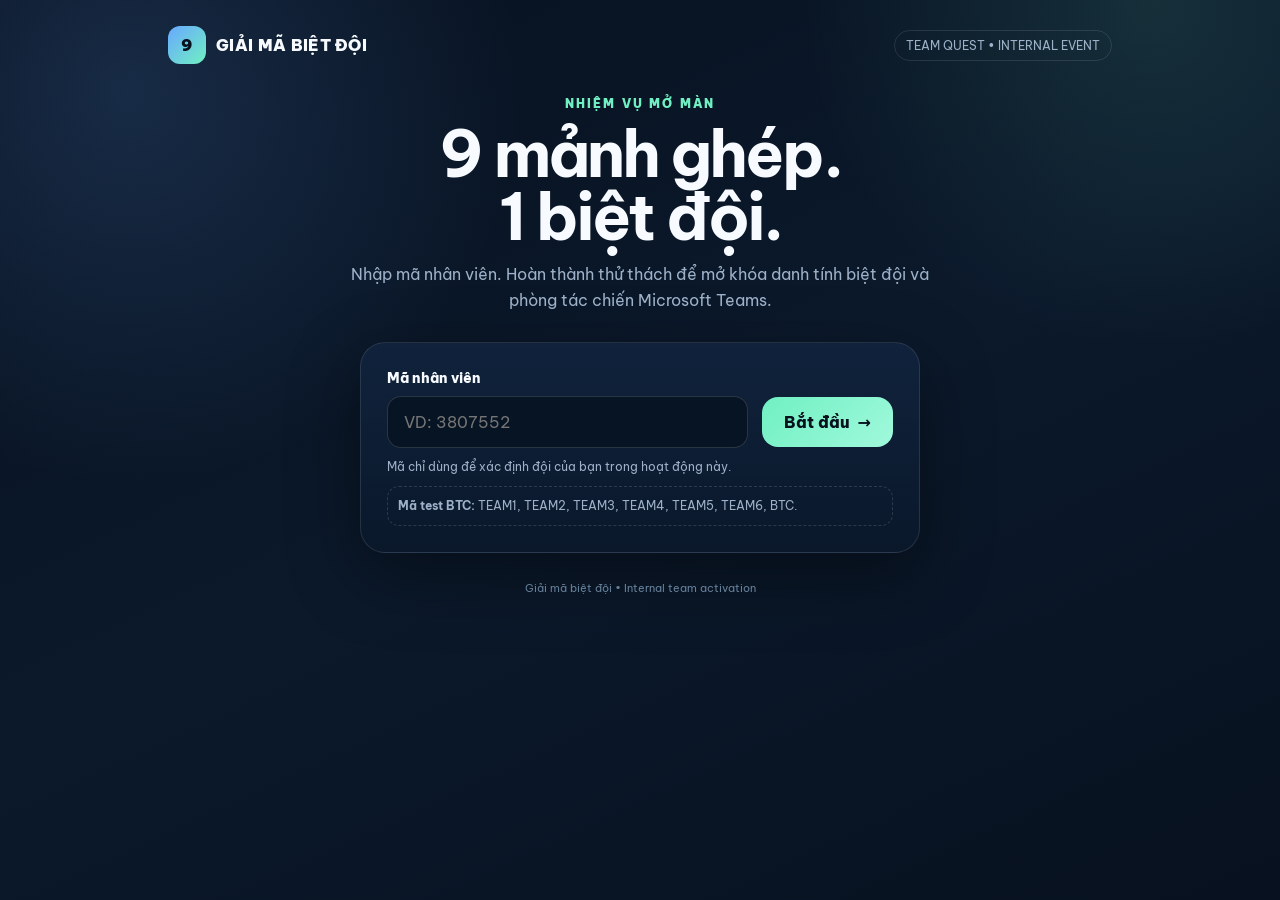
==== commit 87998b41: "fix: restore Teams meeting links and meeting credentials" ====
--- a/game-site/index-v2.html
+++ b/game-site/index-v2.html
@@ -9,7 +9,7 @@
 <link rel='preconnect' href='https://fonts.gstatic.com' crossorigin>
 <link href='https://fonts.googleapis.com/css2?family=Be+Vietnam+Pro:wght@400;500;600;700;800;900&display=swap' rel='stylesheet'>
 <style>
-:root{--bg:#07111f;--p:#10223a;--t:#f7fbff;--m:#9db1c8;--a:#70f0c2;--b:#68a8ff;--l:#ffffff1c;--logoBg:#efefef}*{box-sizing:border-box}html,body{margin:0;padding:0}body{min-height:100vh;color:var(--t);font-family:'Be Vietnam Pro',system-ui,-apple-system,'Segoe UI',Roboto,Arial,sans-serif;background:radial-gradient(circle at 10% 10%,#68a8ff2a,transparent 28%),radial-gradient(circle at 90% 0,#70f0c21d,transparent 24%),linear-gradient(155deg,#07111f,#0b192b 50%,#07111f)}body:before{content:'';position:fixed;inset:0;pointer-events:none;opacity:.15;background-image:linear-gradient(#ffffff0b 1px,transparent 1px),linear-gradient(90deg,#ffffff0b 1px,transparent 1px);background-size:34px 34px}.w{width:min(100%,980px);margin:auto;padding:26px 18px 60px;position:relative}.top{display:flex;justify-content:space-between;align-items:center}.brand{display:flex;align-items:center;gap:10px;font-weight:900;letter-spacing:.02em}.mark{width:38px;height:38px;border-radius:12px;display:grid;place-items:center;background:linear-gradient(135deg,var(--b),var(--a));color:#06111d}.tag{font-size:12px;color:var(--m);border:1px solid var(--l);border-radius:999px;padding:7px 11px}.hero{text-align:center;max-width:740px;margin:32px auto 24px}.eye{color:var(--a);font-size:12px;font-weight:900;letter-spacing:.18em}.hero h1{font-size:clamp(34px,7vw,64px);line-height:.98;letter-spacing:-.045em;margin:12px 0 14px}.hero p{max-width:620px;margin:auto;color:var(--m);line-height:1.6}.card{background:linear-gradient(180deg,#11233df2,#0a182af2);border:1px solid var(--l);border-radius:25px;box-shadow:0 22px 70px #0006}.login{max-width:560px;margin:28px auto;padding:26px}label{font-weight:800;font-size:14px;display:block;margin-bottom:9px}.row{display:flex;gap:14px;align-items:center}input,button,.btn{font-family:inherit}input{min-width:0;flex:1;border:1px solid #ffffff24;background:#071423;color:white;border-radius:14px;padding:15px 16px;font-size:16px;outline:none}input:focus{border-color:#70f0c299;box-shadow:0 0 0 4px #70f0c216}button,.btn{border:0;border-radius:16px;padding:15px 22px;font-weight:800;font-size:16px;cursor:pointer;text-decoration:none;display:inline-flex;justify-content:center;align-items:center;gap:8px}.pri{background:linear-gradient(135deg,var(--a),#a0f9dc);color:#06111d}.sec{background:#ffffff0d;color:white;border:1px solid var(--l)}.err{display:none;color:#ffc0ca;font-size:13px;margin-top:10px}.hint,.test{font-size:12px;color:var(--m);line-height:1.5;margin-top:10px}.test{border:1px dashed #ffffff24;border-radius:12px;padding:10px}.screen{display:none}.screen.on{display:block}.grid{display:grid;grid-template-columns:minmax(0,1.15fr) minmax(280px,.85fr);gap:20px;align-items:start}.game,.side{padding:20px}.side{position:sticky;top:18px}.ttl{display:flex;justify-content:space-between;align-items:center;gap:12px;margin-bottom:14px}.ttl h2{margin:0;font-size:20px}.moves{font-size:13px;color:var(--m);white-space:nowrap}.puzzleWrap{width:min(100%,520px);margin:auto}.progressBox{margin:0 auto 14px;padding:14px;border:1px solid #ffffff14;border-radius:18px;background:#091625}.progressTop{display:flex;justify-content:space-between;align-items:center;gap:10px;margin-bottom:10px}.progressTop strong{font-size:14px}.progressTop span{font-size:13px;color:var(--m)}.segments{display:grid;grid-template-columns:repeat(9,1fr);gap:6px}.seg{height:12px;border-radius:999px;background:#ffffff12;border:1px solid #ffffff12;transition:.2s}.seg.on{background:linear-gradient(135deg,var(--a),var(--b));border-color:transparent;box-shadow:0 0 14px #70f0c233}.puzzle{width:100%;aspect-ratio:1;display:grid;grid-template-columns:repeat(3,1fr);gap:6px;padding:6px;background:#06101c;border-radius:22px;border:1px solid #ffffff14;user-select:none;touch-action:manipulation}.tile{position:relative;border:1px solid #ffffff22;border-radius:13px;overflow:hidden;cursor:pointer;transition:.14s;background-color:var(--logoBg);background-repeat:no-repeat;background-size:300% 300%;box-shadow:inset 0 0 0 1px #00000008}.tile.sel{transform:scale(.97);border-color:var(--a);box-shadow:0 0 0 3px #70f0c224}.tile.done{animation:pop .45s ease both}@keyframes pop{50%{transform:scale(1.03);filter:brightness(1.08)}}.step{display:flex;gap:11px;padding:13px 0;border-bottom:1px solid var(--l)}.step:last-child{border-bottom:0}.n{width:28px;height:28px;flex:0 0 28px;border-radius:9px;display:grid;place-items:center;background:#68a8ff1c;color:#c2dafe;font-weight:900}.step b{font-size:14px}.step p{margin:4px 0 0;color:var(--m);font-size:13px;line-height:1.45}.reset{width:100%;margin-top:15px}.unlock{display:none;position:fixed;inset:0;z-index:10;place-items:center;background:#030911c7;backdrop-filter:blur(10px)}.unlock.show{display:grid}.ub{text-align:center;animation:u .8s cubic-bezier(.16,1,.3,1)}.ico{width:92px;height:92px;border-radius:28px;margin:auto auto 18px;display:grid;place-items:center;font-size:42px;background:linear-gradient(135deg,var(--b),var(--a));box-shadow:0 0 70px #70f0c23d}.ub h2{font-size:clamp(42px,11vw,88px);margin:0;letter-spacing:.04em;background:linear-gradient(90deg,#fff,var(--a));-webkit-background-clip:text;background-clip:text;color:transparent}.ub p{color:#cad9e8;font-weight:800;letter-spacing:.08em}@keyframes u{0%{opacity:0;transform:scale(.72) rotate(-3deg)}55%{opacity:1;transform:scale(1.06)}100%{transform:scale(1)}}.result{max-width:720px;margin:22px auto;padding:24px}.k{color:var(--m);font-size:12px;font-weight:900;letter-spacing:.15em}.team{font-size:clamp(35px,8vw,62px);letter-spacing:-.04em;margin:4px 0}.welcome{color:var(--m)}.join{width:100%;padding:15px;margin:8px 0 16px}.mission{margin-top:16px;border:1px solid #70f0c238;background:linear-gradient(135deg,#70f0c214,#68a8ff10);border-radius:18px;padding:18px}.mission h3{font-size:15px;margin:0 0 9px}.mission ul{margin:0;padding-left:20px;line-height:1.8}.foot{text-align:center;color:#66809a;font-size:11px;margin-top:28px}@media(max-width:760px){.w{padding:18px 13px 38px}.tag{display:none}.hero{margin-top:22px}.row{flex-direction:column}.row button{width:100%}.grid{grid-template-columns:1fr}.side{position:static}}
+:root{--bg:#07111f;--p:#10223a;--t:#f7fbff;--m:#9db1c8;--a:#70f0c2;--b:#68a8ff;--l:#ffffff1c;--logoBg:#efefef}*{box-sizing:border-box}html,body{margin:0;padding:0}body{min-height:100vh;color:var(--t);font-family:'Be Vietnam Pro',system-ui,-apple-system,'Segoe UI',Roboto,Arial,sans-serif;background:radial-gradient(circle at 10% 10%,#68a8ff2a,transparent 28%),radial-gradient(circle at 90% 0,#70f0c21d,transparent 24%),linear-gradient(155deg,#07111f,#0b192b 50%,#07111f)}body:before{content:'';position:fixed;inset:0;pointer-events:none;opacity:.15;background-image:linear-gradient(#ffffff0b 1px,transparent 1px),linear-gradient(90deg,#ffffff0b 1px,transparent 1px);background-size:34px 34px}.w{width:min(100%,980px);margin:auto;padding:26px 18px 60px;position:relative}.top{display:flex;justify-content:space-between;align-items:center}.brand{display:flex;align-items:center;gap:10px;font-weight:900;letter-spacing:.02em}.mark{width:38px;height:38px;border-radius:12px;display:grid;place-items:center;background:linear-gradient(135deg,var(--b),var(--a));color:#06111d}.tag{font-size:12px;color:var(--m);border:1px solid var(--l);border-radius:999px;padding:7px 11px}.hero{text-align:center;max-width:740px;margin:32px auto 24px}.eye{color:var(--a);font-size:12px;font-weight:900;letter-spacing:.18em}.hero h1{font-size:clamp(34px,7vw,64px);line-height:.98;letter-spacing:-.045em;margin:12px 0 14px}.hero p{max-width:620px;margin:auto;color:var(--m);line-height:1.6}.card{background:linear-gradient(180deg,#11233df2,#0a182af2);border:1px solid var(--l);border-radius:25px;box-shadow:0 22px 70px #0006}.login{max-width:560px;margin:28px auto;padding:26px}label{font-weight:800;font-size:14px;display:block;margin-bottom:9px}.row{display:flex;gap:14px;align-items:center}input,button,.btn{font-family:inherit}input{min-width:0;flex:1;border:1px solid #ffffff24;background:#071423;color:white;border-radius:14px;padding:15px 16px;font-size:16px;outline:none}input:focus{border-color:#70f0c299;box-shadow:0 0 0 4px #70f0c216}button,.btn{border:0;border-radius:16px;padding:15px 22px;font-weight:800;font-size:16px;cursor:pointer;text-decoration:none;display:inline-flex;justify-content:center;align-items:center;gap:8px}.pri{background:linear-gradient(135deg,var(--a),#a0f9dc);color:#06111d}.sec{background:#ffffff0d;color:white;border:1px solid var(--l)}.err{display:none;color:#ffc0ca;font-size:13px;margin-top:10px}.hint,.test{font-size:12px;color:var(--m);line-height:1.5;margin-top:10px}.test{border:1px dashed #ffffff24;border-radius:12px;padding:10px}.screen{display:none}.screen.on{display:block}.grid{display:grid;grid-template-columns:minmax(0,1.15fr) minmax(280px,.85fr);gap:20px;align-items:start}.game,.side{padding:20px}.side{position:sticky;top:18px}.ttl{display:flex;justify-content:space-between;align-items:center;gap:12px;margin-bottom:14px}.ttl h2{margin:0;font-size:20px}.moves{font-size:13px;color:var(--m);white-space:nowrap}.puzzleWrap{width:min(100%,520px);margin:auto}.progressBox{margin:0 auto 14px;padding:14px;border:1px solid #ffffff14;border-radius:18px;background:#091625}.progressTop{display:flex;justify-content:space-between;align-items:center;gap:10px;margin-bottom:10px}.progressTop strong{font-size:14px}.progressTop span{font-size:13px;color:var(--m)}.segments{display:grid;grid-template-columns:repeat(9,1fr);gap:6px}.seg{height:12px;border-radius:999px;background:#ffffff12;border:1px solid #ffffff12;transition:.2s}.seg.on{background:linear-gradient(135deg,var(--a),var(--b));border-color:transparent;box-shadow:0 0 14px #70f0c233}.puzzle{width:100%;aspect-ratio:1;display:grid;grid-template-columns:repeat(3,1fr);gap:6px;padding:6px;background:#06101c;border-radius:22px;border:1px solid #ffffff14;user-select:none;touch-action:manipulation}.tile{position:relative;border:1px solid #ffffff22;border-radius:13px;overflow:hidden;cursor:pointer;transition:.14s;background-color:var(--logoBg);background-repeat:no-repeat;background-size:300% 300%;box-shadow:inset 0 0 0 1px #00000008}.tile.sel{transform:scale(.97);border-color:var(--a);box-shadow:0 0 0 3px #70f0c224}.tile.done{animation:pop .45s ease both}@keyframes pop{50%{transform:scale(1.03);filter:brightness(1.08)}}.step{display:flex;gap:11px;padding:13px 0;border-bottom:1px solid var(--l)}.step:last-child{border-bottom:0}.n{width:28px;height:28px;flex:0 0 28px;border-radius:9px;display:grid;place-items:center;background:#68a8ff1c;color:#c2dafe;font-weight:900}.step b{font-size:14px}.step p{margin:4px 0 0;color:var(--m);font-size:13px;line-height:1.45}.reset{width:100%;margin-top:15px}.unlock{display:none;position:fixed;inset:0;z-index:10;place-items:center;background:#030911c7;backdrop-filter:blur(10px)}.unlock.show{display:grid}.ub{text-align:center;animation:u .8s cubic-bezier(.16,1,.3,1)}.ico{width:92px;height:92px;border-radius:28px;margin:auto auto 18px;display:grid;place-items:center;font-size:42px;background:linear-gradient(135deg,var(--b),var(--a));box-shadow:0 0 70px #70f0c23d}.ub h2{font-size:clamp(42px,11vw,88px);margin:0;letter-spacing:.04em;background:linear-gradient(90deg,#fff,var(--a));-webkit-background-clip:text;background-clip:text;color:transparent}.ub p{color:#cad9e8;font-weight:800;letter-spacing:.08em}@keyframes u{0%{opacity:0;transform:scale(.72) rotate(-3deg)}55%{opacity:1;transform:scale(1.06)}100%{transform:scale(1)}}.result{max-width:720px;margin:22px auto;padding:24px}.k{color:var(--m);font-size:12px;font-weight:900;letter-spacing:.15em}.team{font-size:clamp(35px,8vw,62px);letter-spacing:-.04em;margin:4px 0}.welcome{color:var(--m)}.join{width:100%;padding:15px;margin:8px 0 16px}.infos{display:grid;grid-template-columns:1fr 1fr;gap:10px}.info{border:1px solid var(--l);border-radius:16px;padding:14px;background:#ffffff08}.info span{display:block;color:var(--m);font-size:11px;letter-spacing:.08em;margin-bottom:6px}.mission{margin-top:16px;border:1px solid #70f0c238;background:linear-gradient(135deg,#70f0c214,#68a8ff10);border-radius:18px;padding:18px}.mission h3{font-size:15px;margin:0 0 9px}.mission ul{margin:0;padding-left:20px;line-height:1.8}.foot{text-align:center;color:#66809a;font-size:11px;margin-top:28px}@media(max-width:760px){.w{padding:18px 13px 38px}.tag{display:none}.hero{margin-top:22px}.row{flex-direction:column}.row button{width:100%}.grid{grid-template-columns:1fr}.side{position:static}.infos{grid-template-columns:1fr}}
 </style>
 </head>
 <body>
@@ -23,7 +23,7 @@
     <div class='hero'>
       <div class='eye'>NHIỆM VỤ MỞ MÀN</div>
       <h1>9 mảnh ghép.<br>1 biệt đội.</h1>
-      <p>Nhập mã nhân viên. Hoàn thành thử thách để mở khóa danh tính biệt đội và Group Chat Microsoft Teams.</p>
+      <p>Nhập mã nhân viên. Hoàn thành thử thách để mở khóa danh tính biệt đội và phòng tác chiến Microsoft Teams.</p>
     </div>
     <div class='card login'>
       <label for='emp'>Mã nhân viên</label>
@@ -41,7 +41,7 @@
     <div class='hero'>
       <div class='eye'>THỬ THÁCH 01</div>
       <h1 style='font-size:clamp(30px,6vw,52px)'>Khôi phục mật mã</h1>
-      <p>Sắp xếp hình ảnh về đúng vị trí. Chạm 2 mảnh để đổi chỗ, hoặc kéo-thả trên máy tính.</p>
+      <p>Sắp xếp logo về đúng vị trí. Chạm 2 mảnh để đổi chỗ, hoặc kéo-thả trên máy tính.</p>
     </div>
     <div class='grid'>
       <div class='card game'>
@@ -62,7 +62,7 @@
         <div class='step'><div class='n'>1</div><div><b>Quan sát</b><p>Hình ảnh đã được chia thành 9 mảnh.</p></div></div>
         <div class='step'><div class='n'>2</div><div><b>Đổi vị trí</b><p>Chạm mảnh thứ nhất rồi mảnh thứ hai để hoán đổi.</p></div></div>
         <div class='step'><div class='n'>3</div><div><b>Theo dõi tiến độ</b><p>Mỗi mảnh đúng vị trí sẽ làm sáng thêm 1 ô tiến độ.</p></div></div>
-        <div class='step'><div class='n'>4</div><div><b>Mở khóa</b><p>Khi đủ 9/9, hệ thống sẽ mở biệt đội và Group Chat Microsoft Teams của bạn.</p></div></div>
+        <div class='step'><div class='n'>4</div><div><b>Mở khóa</b><p>Khi đủ 9/9, hệ thống sẽ mở biệt đội và Microsoft Teams Meeting của bạn.</p></div></div>
         <button id='reset' class='sec reset'>↻ Xáo lại từ đầu</button>
       </aside>
     </div>
@@ -77,7 +77,7 @@
       <div class='k'>PHÂN ĐỘI CỦA BẠN</div>
       <div id='team' class='team'>ĐỘI 1</div>
       <p id='welcome' class='welcome'>Sẵn sàng hội quân.</p>
-      <a id='join' class='btn pri join' target='_blank' rel='noopener'>Mở Group Chat Microsoft Teams ↗</a>
+      <a id='join' class='btn pri join' target='_blank' rel='noopener'>Mở Microsoft Teams Meeting ↗</a><div class='infos'><div class='info'><span>MEETING ID</span><strong id='mid'>—</strong></div><div class='info'><span>PASSCODE</span><strong id='pass'>—</strong></div></div>
       <div class='mission'>
         <h3>NHIỆM VỤ TIẾP THEO</h3>
         <ul>
@@ -102,14 +102,14 @@
 
 <script>
 const teams={
-  '1':{name:'ĐỘI 1',url:'https://teams.microsoft.com/l/chat/19:1c42b6a93a9c4d48bb2538c33d2e14ff@thread.v2/conversations?context=%7B%22contextType%22%3A%22chat%22%7D'},
-  '2':{name:'ĐỘI 2',url:'https://teams.microsoft.com/l/chat/19:cf1757441b91413787f57824e702e913@thread.v2/conversations?context=%7B%22contextType%22%3A%22chat%22%7D'},
-  '3':{name:'ĐỘI 3',url:'https://teams.microsoft.com/l/chat/19:eb87ac77a4264043b54536a3103ef8c5@thread.v2/conversations?context=%7B%22contextType%22%3A%22chat%22%7D'},
-  '4':{name:'ĐỘI 4',url:'https://teams.microsoft.com/l/chat/19:580bc3c866d34af6a2a4b3b1f65fde49@thread.v2/conversations?context=%7B%22contextType%22%3A%22chat%22%7D'},
-  '5':{name:'ĐỘI 5',url:'https://teams.microsoft.com/l/chat/19:1ca184cad91c4a3cb9b94dabd5c864c2@thread.v2/conversations?context=%7B%22contextType%22%3A%22chat%22%7D'},
-  '6':{name:'ĐỘI 6',url:'https://teams.microsoft.com/l/chat/19:7dd4a689c1344cee87f9f4336e0df6cd@thread.v2/conversations?context=%7B%22contextType%22%3A%22chat%22%7D'},
-  'BTC':{name:'BGK / BTC',url:'https://teams.microsoft.com/l/chat/19:18872acf722d4c5cb50be6876ea9b8bc@thread.v2/conversations?context=%7B%22contextType%22%3A%22chat%22%7D'}
-};
+  '1':{name:'ĐỘI 1',url:'https://teams.microsoft.com/meet/417935907333215?p=GC2R3RKN0UZ8s5LALm',meeting:'417 935 907 333 215',pass:'Y5Wx2Wp9'},
+  '2':{name:'ĐỘI 2',url:'https://teams.microsoft.com/meet/427741800392899?p=yjivBL5SQCX8uCRC9D',meeting:'427 741 800 392 899',pass:'3vv3im2T'},
+  '3':{name:'ĐỘI 3',url:'https://teams.microsoft.com/meet/410374444805393?p=PFtmEeWenZeKu3SJ7f',meeting:'410 374 444 805 393',pass:'Vc7KF6eQ'},
+  '4':{name:'ĐỘI 4',url:'https://teams.microsoft.com/meet/458567746382721?p=IzN90xEjBzUDDLGa5m',meeting:'458 567 746 382 721',pass:'Qe9dF6wz'},
+  '5':{name:'ĐỘI 5',url:'https://teams.microsoft.com/meet/46439156622605?p=YytVq6uiZd8iYKQrJF',meeting:'464 391 566 226 05',pass:'46rT95db'},
+  '6':{name:'ĐỘI 6',url:'https://teams.microsoft.com/meet/496884988670863?p=HjPrq1WckWdk245Tbb',meeting:'496 884 988 670 863',pass:'YA7oY2N7'},
+  'BTC':{name:'BGK / BTC',url:'https://teams.microsoft.com/meet/482390553672042?p=JEM4BHDnI9vpQareva',meeting:'482 390 553 672 042',pass:'h4sz9Tc7'}
+}
 const employeeData=`3799059|BTC
 3807233|BTC
 3807552|1
@@ -343,8 +343,22 @@
 TEAM6|6
 BTC|BTC`;
 const employeeMap=Object.fromEntries(employeeData.trim().split(/\n+/).map(x=>x.split('|').map(v=>v.trim().toUpperCase())));
-const artSvg=`data:image/svg+xml;charset=utf-8,${encodeURIComponent(`<svg xmlns='http://www.w3.org/2000/svg' viewBox='0 0 600 600'><defs><linearGradient id='g' x1='0' x2='1' y1='0' y2='1'><stop offset='0%' stop-color='#132b45'/><stop offset='100%' stop-color='#091625'/></linearGradient><linearGradient id='g2' x1='0' x2='1' y1='0' y2='1'><stop offset='0%' stop-color='#7cf1c8'/><stop offset='100%' stop-color='#6daeff'/></linearGradient></defs><rect width='600' height='600' rx='40' fill='url(#g)'/><circle cx='115' cy='120' r='70' fill='#6daeff' fill-opacity='.22'/><circle cx='490' cy='110' r='85' fill='#7cf1c8' fill-opacity='.18'/><circle cx='480' cy='470' r='95' fill='#6daeff' fill-opacity='.14'/><path d='M110 350C165 230 265 190 355 205c60 10 115 50 145 112' stroke='url(#g2)' stroke-width='22' fill='none' stroke-linecap='round'/><path d='M135 405h330' stroke='#ffffff' stroke-opacity='.18' stroke-width='8' stroke-linecap='round'/><text x='300' y='305' text-anchor='middle' font-family='Arial,Helvetica,sans-serif' font-size='46' font-weight='700' fill='#ffffff'>GIẢI MÃ</text><text x='300' y='360' text-anchor='middle' font-family='Arial,Helvetica,sans-serif' font-size='44' font-weight='700' fill='#7cf1c8'>BIỆT ĐỘI</text></svg>`)}`;
-const init=[8,2,6,1,5,4,7,0,3];let order=[...init],sel=null,current=null,m=0,drag=null,solvingLocked=false;const $=s=>document.querySelector(s);const norm=v=>String(v||'').trim().toUpperCase().replace(/\s+/g,'');function screen(id){document.querySelectorAll('.screen').forEach(x=>x.classList.remove('on'));$(id).classList.add('on');scrollTo({top:0,behavior:'smooth'})}function correctCount(){return order.reduce((a,v,i)=>a+(v===i?1:0),0)}function renderProgress(){const c=correctCount();$('#progressText').textContent=`${c}/9 mảnh đúng vị trí`;const box=$('#segments');box.innerHTML='';for(let i=0;i<9;i++){const s=document.createElement('div');s.className='seg'+(i<c?' on':'');box.appendChild(s)}}function start(){const t=employeeMap[norm($('#emp').value)];if(!t){$('#err').style.display='block';return}$('#err').style.display='none';current=t;reset();screen('#game')}function render(){const p=$('#puzzle');p.innerHTML='';order.forEach((piece,pos)=>{const r=Math.floor(piece/3),c=piece%3,e=document.createElement('button');e.className='tile'+(sel===pos?' sel':'');e.type='button';e.draggable=true;e.style.backgroundImage=`url("${artSvg}")`;e.style.backgroundPosition=`${c*50}% ${r*50}%`;e.onclick=()=>tap(pos);e.ondragstart=()=>{drag=pos};e.ondragover=x=>x.preventDefault();e.ondrop=x=>{x.preventDefault();if(drag!==null&&drag!==pos&&!solvingLocked)swap(drag,pos);drag=null};p.appendChild(e)});$('#moves').textContent=m;renderProgress()}function tap(pos){if(solvingLocked)return;if(sel===null){sel=pos;render();return}if(sel===pos){sel=null;render();return}swap(sel,pos);sel=null}function swap(a,b){[order[a],order[b]]=[order[b],order[a]];m++;render();if(order.every((v,i)=>v===i))solved()}function reset(){order=[...init];sel=null;m=0;solvingLocked=false;render()}function solved(){solvingLocked=true;document.querySelectorAll('.tile').forEach((e,i)=>setTimeout(()=>e.classList.add('done'),i*45));setTimeout(()=>{$('#unlock').classList.add('show');setTimeout(()=>{$('#unlock').classList.remove('show');reveal()},1550)},500)}function reveal(){const t=teams[current];$('#team').textContent=t.name;$('#join').href=t.url;$('#join').textContent='Mở Group Chat Microsoft Teams ↗';$('#welcome').textContent=current==='BTC'?'Mở Group Chat dành cho BGK / Ban Tổ chức.':'Biệt đội đã mở khóa. Vào Group Chat để hội quân cùng đồng đội.';screen('#result')}$('#start').onclick=start;$('#emp').onkeydown=e=>{if(e.key==='Enter')start()};$('#emp').oninput=()=>$('#err').style.display='none';$('#reset').onclick=reset;render();
+const logoSvg=`data:image/svg+xml;utf8,${encodeURIComponent(`<svg xmlns='http://www.w3.org/2000/svg' viewBox='0 0 600 600'><defs><linearGradient id='g' x1='0' x2='1' y1='0' y2='1'><stop offset='0%' stop-color='#132b45'/><stop offset='100%' stop-color='#091625'/></linearGradient><linearGradient id='g2' x1='0' x2='1' y1='0' y2='1'><stop offset='0%' stop-color='#7cf1c8'/><stop offset='100%' stop-color='#6daeff'/></linearGradient></defs><rect width='600' height='600' rx='40' fill='url(#g)'/><circle cx='115' cy='120' r='70' fill='#6daeff' fill-opacity='.22'/><circle cx='490' cy='110' r='85' fill='#7cf1c8' fill-opacity='.18'/><circle cx='480' cy='470' r='95' fill='#6daeff' fill-opacity='.14'/><path d='M110 350C165 230 265 190 355 205c60 10 115 50 145 112' stroke='url(#g2)' stroke-width='22' fill='none' stroke-linecap='round'/><path d='M135 405h330' stroke='#ffffff' stroke-opacity='.18' stroke-width='8' stroke-linecap='round'/><text x='300' y='305' text-anchor='middle' font-family='Arial,Helvetica,sans-serif' font-size='46' font-weight='700' fill='#ffffff'>GIẢI MÃ</text><text x='300' y='360' text-anchor='middle' font-family='Arial,Helvetica,sans-serif' font-size='44' font-weight='700' fill='#7cf1c8'>BIỆT ĐỘI</text></svg>`)}`;
+const init=[8,2,6,1,5,4,7,0,3];
+let order=[...init],sel=null,current=null,m=0,drag=null,solvingLocked=false;
+const $=s=>document.querySelector(s);
+const norm=v=>String(v||'').trim().toUpperCase().replace(/\s+/g,'');
+function screen(id){document.querySelectorAll('.screen').forEach(x=>x.classList.remove('on'));$(id).classList.add('on');scrollTo({top:0,behavior:'smooth'})}
+function correctCount(){return order.reduce((a,v,i)=>a+(v===i?1:0),0)}
+function renderProgress(){const c=correctCount();$('#progressText').textContent=`${c}/9 mảnh đúng vị trí`;const box=$('#segments');box.innerHTML='';for(let i=0;i<9;i++){const s=document.createElement('div');s.className='seg'+(i<c?' on':'');box.appendChild(s)}}
+function start(){const t=employeeMap[norm($('#emp').value)];if(!t){$('#err').style.display='block';return}$('#err').style.display='none';current=t;reset();screen('#game')}
+function render(){const p=$('#puzzle');p.innerHTML='';order.forEach((piece,pos)=>{const r=Math.floor(piece/3),c=piece%3,e=document.createElement('button');e.className='tile'+(sel===pos?' sel':'');e.type='button';e.draggable=true;e.style.backgroundImage=`url("${logoSvg}")`;e.style.backgroundPosition=`${c*50}% ${r*50}%`;e.onclick=()=>tap(pos);e.ondragstart=()=>{drag=pos};e.ondragover=x=>x.preventDefault();e.ondrop=x=>{x.preventDefault();if(drag!==null&&drag!==pos&&!solvingLocked)swap(drag,pos);drag=null};p.appendChild(e)});$('#moves').textContent=m;renderProgress()}
+function tap(pos){if(solvingLocked)return;if(sel===null){sel=pos;render();return}if(sel===pos){sel=null;render();return}swap(sel,pos);sel=null}
+function swap(a,b){[order[a],order[b]]=[order[b],order[a]];m++;render();if(order.every((v,i)=>v===i))solved()}
+function reset(){order=[...init];sel=null;m=0;solvingLocked=false;render()}
+function solved(){solvingLocked=true;document.querySelectorAll('.tile').forEach((e,i)=>setTimeout(()=>e.classList.add('done'),i*45));setTimeout(()=>{$('#unlock').classList.add('show');setTimeout(()=>{$('#unlock').classList.remove('show');reveal()},1550)},500)}
+function reveal(){const t=teams[current];$('#team').textContent=t.name;$('#join').href=t.url;$('#join').textContent='Mở Microsoft Teams Meeting ↗';$('#mid').textContent=t.meeting;$('#pass').textContent=t.pass;$('#welcome').textContent=current==='BTC'?'Phòng Microsoft Teams dành cho BGK / Ban Tổ chức.':'Biệt đội đã mở khóa. Vào Microsoft Teams để hội quân cùng đồng đội.';screen('#result')}
+$('#start').onclick=start;$('#emp').onkeydown=e=>{if(e.key==='Enter')start()};$('#emp').oninput=()=>$('#err').style.display='none';$('#reset').onclick=reset;render();
 </script>
 </body>
-</html>+</html>
